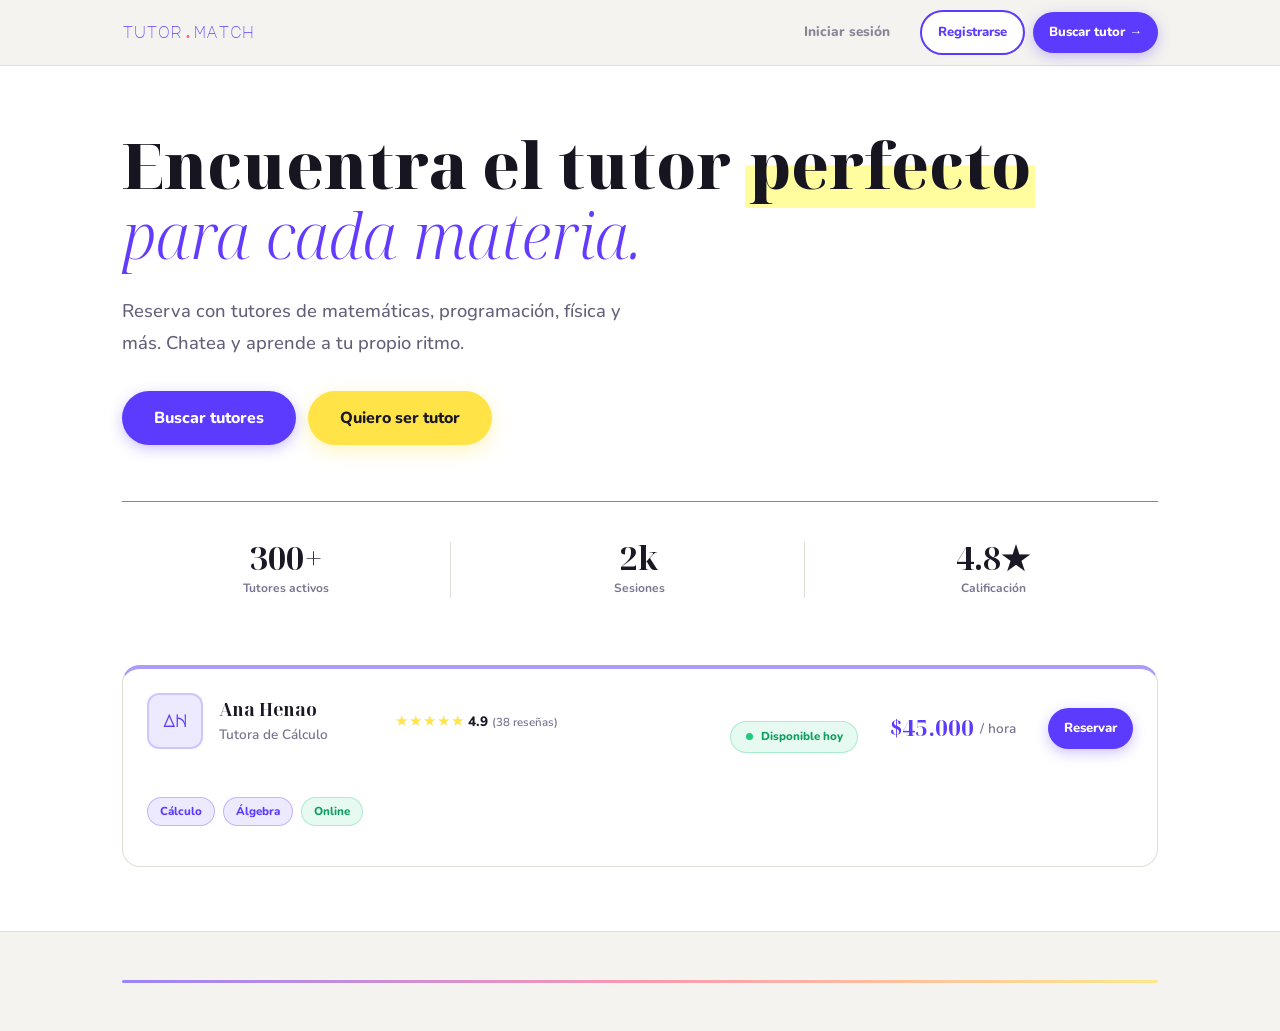
==== index.html @ fbdd2a09 "Realizamos las partes de Nav y hero de la clase index con su respectivo CSS" ====
<!DOCTYPE html>
<html lang="es">
<head>

  <meta charset="UTF-8" />
  <meta name="viewport" content="width=device-width, initial-scale=1.0" />

  <title>TutorMatch — Encuentra tu tutor ideal</title>

  <link rel="preconnect" href="https://fonts.googleapis.com" />
  <link rel="preconnect" href="https://fonts.gstatic.com" crossorigin />
  <link href="https://fonts.googleapis.com/css2?family=Major+Mono+Display&family=Noto+Serif+Display:ital,wght@0,100..900;1,100..900&family=Nunito:ital,wght@0,200..1000;1,200..1000&display=swap" rel="stylesheet" />
  <link rel="stylesheet" href="StyleSheet.css" />

  <style>
    .fila-precio-boton {
      display: flex;
      align-items: center;
      justify-content: space-between;
    }

    .encabezado-tarjeta {
      display: flex;
      align-items: center;
      gap: 1rem;
      margin-bottom: 1rem;
    }

    /* ---- Franja de Hero ---- */
    .seccion-hero {
      background-color: var(--color-blanco);
      border-bottom: 1.5px solid var(--color-borde);
      padding: 4rem 0;
      width: 100%;
    }

    .grilla-hero {
      display: block;
    }

    .titulo-hero {
      font-size: clamp(2.5rem, 5vw, 4.5rem);
    }

    .bloque-tarjeta-hero {
      margin-top: 2.5rem;
    }

    .bloque-tarjeta-hero .tarjeta {
      width: 100%;
    }

    .interior-tarjeta-franja {
      display: grid;
      grid-template-columns: auto 1fr auto auto;
      align-items: center;
      gap: 2rem;
    }

    @media (max-width: 768px) {
      .interior-tarjeta-franja {
        grid-template-columns: 1fr;
        gap: 1rem;
      }
    }
  </style>


</head>

<body>


  <!--Barra de navegacíon-->
  <nav class="barra-nav">
    <div class="contenedor">

      <a href="index.html" class="logo-nav">
        tutor<span class="punto-logo">.</span>match
      </a>

      <div class="botones-nav">
        <a href="pages/login.html" class="boton boton-transparente solo-escritorio">
          Iniciar sesión
        </a>
        <a href="pages/register.html" class="boton boton-borde boton-chico">
          Registrarse
        </a>
        <a href="pages/search.html" class="boton boton-morado boton-chico">
          Buscar tutor →
        </a>
      </div>

    </div>
  </nav>

  <!--Sección de hero-->
  <section class="seccion-hero">
    <div class="contenedor">

        <h1 class="titulo-hero">
          Encuentra el tutor
          <span class="texto-marcado"> perfecto </span>
          <br>
          <span class="texto-cursiva"> para cada materia.</span>
        </h1>

        <p class="subtitulo-hero">
          Reserva con tutores de matemáticas, programación, física y más.
          Chatea y aprende a tu propio ritmo.
        </p>

        <!--Botones-->
        <div class="fila-acciones">
          <a href="pages/search.html" class="boton boton-morado boton-grande">
            Buscar tutores
          </a>
          <a href="pages/register.html" class="boton boton-amarillo boton-grande">
            Quiero ser tutor
          </a>
        </div>

        <!--Estadísticas  -->
        <div class="fila-estadisticas">
          <div class="item-estadistica">
            <div class="numero-estadistica">300+</div>
            <div class="etiqueta-estadistica">Tutores activos</div>
          </div>
          <div class="item-estadistica">
            <div class="numero-estadistica">2k</div>
            <div class="etiqueta-estadistica">Sesiones</div>
          </div>
          <div class="item-estadistica">
            <div class="numero-estadistica">4.8★</div>
            <div class="etiqueta-estadistica">Calificación</div>
          </div>
        </div>

        <br>
       
        <div class="bloque-tarjeta-hero aparecer retraso-2">
          <div class="tarjeta tarjeta-con-franja">
            <div class="interior-tarjeta-franja">

            <!-- Encabezado del tutor -->
            <div class="encabezado-tarjeta" style="margin-bottom: 1rem;">
            <div class="iniciales-tutor iniciales-grandes">AH</div>
            <div>
                <div class="nombre-tutor">Ana Henao</div>
                <div class="materia-tutor">Tutora de Cálculo</div>
            </div>
            </div>

            <!-- Estrellas y rating -->
            <div class="fila-calificacion" style="margin-bottom: 1rem;">
            <span class="estrellas">
                <span class="estrella-llena">★</span>
                <span class="estrella-llena">★</span>
                <span class="estrella-llena">★</span>
                <span class="estrella-llena">★</span>
                <span class="estrella-llena">★</span>
            </span>
            <span class="numero-calificacion">4.9</span>
            <span class="cantidad-resenas">(38 reseñas)</span>
            </div>

             <!-- Disponible -->
            <div class="pastilla-disponible">
            <div class="punto-verde"></div>
            Disponible hoy
            </div>


            <!-- Precio y botón -->
            <div class="fila-precio-boton">
            <div class="precio-tarjeta">
                $45.000 <span class="unidad-precio">/ hora </span>
            </div>
            
            <a href="pages/booking-request.html" class="boton boton-morado boton-chico">
                Reservar
            </a>
            </div>

            <!-- Tags de materias -->
            <div class="grupo-etiquetas" style="margin-bottom: 1rem;">
            <span class="etiqueta etiqueta-morada">Cálculo </span>
            <span class="etiqueta etiqueta-morada">Álgebra</span>
            <span class="etiqueta etiqueta-verde">Online</span>
            </div>
        </div>
        <!-- Final bloque tarjeta -->

      </div>
      <!-- Final hero -->

    </div>

  </section>

   
  <div class="contenedor">
    <div class="linea-colores"></div>
  </div>

</body>

</html>
---- StyleSheet.css ----
:root {
  --color-morado:         #5c3bff;
  --color-morado-claro:   #ede9ff;
  --color-rosado:         #ff5c87;
  --color-rosado-claro:   #fff0f4;
  --color-amarillo:       #ffe347;
  --color-amarillo-claro: #fffbe6;
  --color-verde:          #1ecb7b;
  --color-verde-claro:    #e6faf2;

  --color-fondo:          #f5f3ef;
  --color-blanco:         #ffffff;
  --color-borde:          #e2ded6;
  --color-fondo-gris:     #f0eee9;

  --color-texto:          #1a1825;
  --color-texto-gris:     #7a7591;
  --color-texto-muy-gris: #b8b4cc;

  --fuente-display:   'Major Mono Display', monospace;
  --fuente-elegante:  'Noto Serif Display', serif;
  --fuente-normal:    'Nunito', sans-serif;

  --radio-sm:   8px;
  --radio-md:   12px;
  --radio-lg:   18px;
  --radio-xl:   28px;
  --radio-full: 9999px;
}

* {
  margin: 0;
  padding: 0;
  box-sizing: border-box;
}

html {
  scroll-behavior: smooth;
}

body {
  font-family: 'Nunito', sans-serif; 
  background-color: #f5f3ef;
  color: #1a1825;
  font-size: 1rem;
  line-height: 1.65;
}

a {
  text-decoration: none;
  color: inherit; 
}

ul {
  list-style: none;
}

img {
  max-width: 100%;
  display: block;
}

button {
  cursor: pointer;
  border: none;
  background: none;
}

input {
  font-size: 1rem;
}

textarea {
  font-size: 1rem;
}

select {
  font-size: 1rem;
}


/* el contenedor que centra todo */
.contenedor {
  max-width: 1100px;
  margin: 0 auto;
  padding: 0 2rem;
}


/* --  Barra de navegación  -- */
.barra-nav {
  position: sticky; 
  top: 0;
  height: 66px;
  background-color: #f5f3ef; 
  border-bottom: 1.5px solid #e2ded6;
  z-index: 100; 
  display: flex;
  align-items: center;
}

/* el contenedor adentro de la nav necesita flex tambien */
.barra-nav .contenedor {
  display: flex;
  align-items: center;
  justify-content: space-between; /* logo a la izquierda y botones a la derecha */
  width: 100%;
}

.logo-nav {
  font-family: 'Major Mono Display', monospace;
  font-size: 1rem;
  color: #5c3bff;
}

.logo-nav:hover {
  opacity: 0.7;
}

.punto-logo {
  color: #ff5c87;
}

.botones-nav {
  display: flex;
  align-items: center;
  gap: 0.5rem;
}


/* ----- Botones ----- */
.boton {
  display: inline-flex;
  align-items: center;
  justify-content: center;
  gap: 0.5rem;
  padding: 0.6rem 1.4rem;
  border-radius: 9999px;
  font-family: 'Nunito', sans-serif;
  font-size: 0.85rem;
  font-weight: 800;
  cursor: pointer;
  border: none;
  text-decoration: none;
  white-space: nowrap;
}

.boton:active {
  transform: scale(0.96);
}

.boton-morado {
  background-color: #5c3bff;
  color: white;
  box-shadow: 0 4px 14px rgba(92, 59, 255, 0.3);
}

.boton-morado:hover {
  transform: translateY(-2px);
  box-shadow: 0 8px 22px rgba(92, 59, 255, 0.4);
}

.boton-amarillo {
  background-color: #ffe347;
  color: #1a1825; 
  box-shadow: 0 6px 20px rgba(255, 227, 71, 0.35);
}

.boton-amarillo:hover {
  transform: translateY(-2px);
  box-shadow: 0 10px 28px rgba(255, 227, 71, 0.5);
}

.boton-borde {
  background-color: white;
  color: #5c3bff;
  border: 2px solid #5c3bff;
}

.boton-borde:hover {
  background-color: #ede9ff;
}

.boton-transparente {
  background-color: transparent;
  color: #888598;
}

.boton-transparente:hover {
  color: #1a1825;
  background-color: #f0eee9;
}

/* versiones de tamaño */
.boton-grande {
  padding: 0.85rem 2rem;
  font-size: 1rem;
}

.boton-chico {
  padding: 0.6rem 1rem;
  font-size: 0.82rem;
}

/* boton que no se puede clickear */
.boton:disabled {
  opacity: 0.45;
  cursor: not-allowed;
}


/* -- Parte del Hero-- */
.seccion-hero {
  padding: 4rem 0 3rem;
}

.grilla-hero { /* la grilla de 2 columnas del hero */
  display: grid;
  grid-template-columns: 1fr 1fr; 
  gap: 3rem;
  align-items: center;
}

/* el texto pequeño de arriba del titulo */
.etiqueta-hero {
  display: inline-block;
  background-color: #ede9ff;
  color: #5c3bff;
  border: 1.5px solid rgba(92, 59, 255, 0.2);
  padding: 0.4rem 1rem;
  border-radius: 9999px;
  font-size: 0.7rem;
  font-weight: 800;
  margin-bottom: 1.25rem;
}


.titulo-hero {
  font-family: 'Noto Serif Display', serif;
  font-size: 3.7rem; 
  font-weight: 800;
  line-height: 1.1;
  color: #171620;
  margin-bottom: 1.5rem;
}


.texto-marcado {
  background: linear-gradient(transparent 50%, #fffd9e 52%);
  padding: 0 4px;
}

.texto-cursiva {
  font-style: italic;
  font-weight: 300;
  color: #623bff;
}

.subtitulo-hero {
  font-size: 1.15rem;
  color: #646079;
  max-width: 500px;
  margin-bottom: 2rem;
  line-height: 1.75;
  font-weight: 500;
}

/* los dos botones juntos */
.fila-acciones {
  display: flex;
  gap: 0.75rem;
  align-items: center;
  margin-bottom: 2rem;
}

/* los 3 numeros de estadisticas */
.fila-estadisticas {
  display: grid;
  grid-template-columns: 1fr 1fr 1fr; 
  gap: 1.5rem;
  margin-top: 3.5rem;
  padding-top: 2.5rem;
  border-top: 1.5px solid #8a8783;
}

.item-estadistica {
  text-align: center;
}

/* la linea vertical entre los numeritos */ 
.item-estadistica:not(:last-child) {
  border-right: 1.5px solid #e2ded6;
}

.numero-estadistica {
  font-family: 'Noto Serif Display', serif;
  font-size: 2.0rem;
  font-weight: 700;
  color: #1a1825;
  line-height: 1;
  margin-bottom: 0.3rem;
}

.etiqueta-estadistica {
  font-size: 0.75rem;
  color: #7a7591;
  font-weight: 700;
}


/* -- Tarjeta de tutor -- */
.columna-tarjeta {
  display: flex;
  flex-direction: column;
  gap: 1rem;
}

/* la tarjeta blanca con borde */
.tarjeta {
  background-color: white;
  border: 1.5px solid #e2ded6;
  border-radius: 18px;
  padding: 1.5rem;
}

/* cuando paso el mouse la tarjeta sube un poco */
.tarjeta:hover {
  transform: translateY(-4px);
  box-shadow: 0 6px 24px rgba(92, 59, 255, 0.12);
}

/* la rayita morada de arriba de la tarjeta */
.tarjeta-con-franja {
  border-top: 4px solid #ab9cf7;
}

/* el cuadradito con las iniciales del tutor */
.iniciales-tutor {
  width: 48px;
  height: 48px;
  border-radius: 12px;
  background-color: #ede9ff;
  color: #5c3bff;
  border: 2px solid rgba(92, 59, 255, 0.2);
  display: flex;
  align-items: center;
  justify-content: center;
  font-family: 'Major Mono Display', monospace;
  font-size: 0.85rem;
  font-weight: 700;
}

/* version mas grande de las iniciales */
.iniciales-grandes {
  width: 56px;
  height: 56px;
  font-size: 1rem;
}

.nombre-tutor {
  font-family: 'Noto Serif Display', serif;
  font-size: 1.1rem;
  font-weight: 700;
  color: #1a1825;
}

.materia-tutor {
  font-size: 0.85rem;
  color: #7a7591;
  font-weight: 600;
}

/* el bloque de estrellas y precio */
.bloque-calificacion {
  display: flex;
  flex-direction: column;
  gap: 0.5rem;
}

.fila-inferior {
  display: flex;
  justify-content: space-between;
  align-items: center;
}

.fila-precio-boton{
  display:flex;
  align-items:center;
  gap:32px;
}

.precio-tarjeta{
  display:flex;
  align-items:center;
  gap:6px; 
}


.estrellas {
  display: inline-flex;
  gap: 1px;
  font-size: 0.95rem;
}

.estrella-llena {
  color: #ffe347; 
}

.estrella-vacia {
  color: #e2ded6; 
}

.numero-calificacion {
  font-weight: 800;
  font-size: 0.85rem;
}

.cantidad-resenas {
  font-size: 0.72rem;
  color: #7a7591;
  font-weight: 600;
}

/* el grupo de tags (Calculo I, Algebra, etc) */
.grupo-etiquetas {
  display: flex;
  gap: 0.5rem;
  margin-bottom: 1rem;
  flex-wrap: wrap; 
}

/* una etiqueta individual */
.etiqueta {
  display: inline-block;
  padding: 0.25rem 0.75rem;
  border-radius: 9999px;
  font-size: 0.72rem;
  font-weight: 800;
  border: 1.5px solid #e2ded6;
  color: #7a7591;
  background-color: #f0eee9;
}

/* cuando paso el mouse encima de una etiqueta */
.etiqueta:hover {
  background-color: #ede9ff;
  border-color: #5c3bff;
  color: #5c3bff;
}

.etiqueta-morada {
  background-color: #ede9ff;
  border-color: rgba(92, 59, 255, 0.3);
  color: #5c3bff;
}

.etiqueta-verde {
  background-color: #e6faf2;
  border-color: rgba(30, 203, 123, 0.3);
  color: #0e9e5e;
}

/* el precio grande */
.precio-tarjeta {
  font-family: 'Noto Serif Display', serif;
  font-size: 1.4rem;
  font-weight: 700;
  color: #5c3bff;
}

/* el "/hora" al lado del precio */
.unidad-precio {
  font-family: 'Nunito', sans-serif;
  font-size: 0.85rem;
  font-weight: 600;
  color: #7a7591;
}

/* la pastillita verde de "disponible hoy" */
.pastilla-disponible {
  display: inline-flex;
  align-items: center;
  gap: 0.5rem;
  background-color: #e6faf2;
  color: #0e9e5e;
  border: 1.5px solid rgba(30, 203, 123, 0.3);
  padding: 0.35rem 0.9rem;
  border-radius: 9999px;
  font-size: 0.72rem;
  font-weight: 800;
  margin-top: 1rem;
}

.punto-verde {
  width: 7px;
  height: 7px;
  border-radius: 50%; /* circulo perfecto */
  background-color: #1ecb7b;
  animation: parpadeo-verde 2s ease infinite; 
}

@keyframes parpadeo-verde {
  0%   { box-shadow: 0 0 0 0 rgba(30, 203, 123, 0); }
  50%  { box-shadow: 0 0 0 5px rgba(30, 203, 123, 0.25); }
  100% { box-shadow: 0 0 0 0 rgba(30, 203, 123, 0); }
}


/* la linea de colores que separa secciones */
.linea-colores {
  height: 3px;
  background: linear-gradient(90deg, #5c3bff, #ff5c87, #ffe347); /* de morado a rosado a amarillo */
  border-radius: 9999px;
  margin: 3rem 0;
  opacity: 0.6;
}
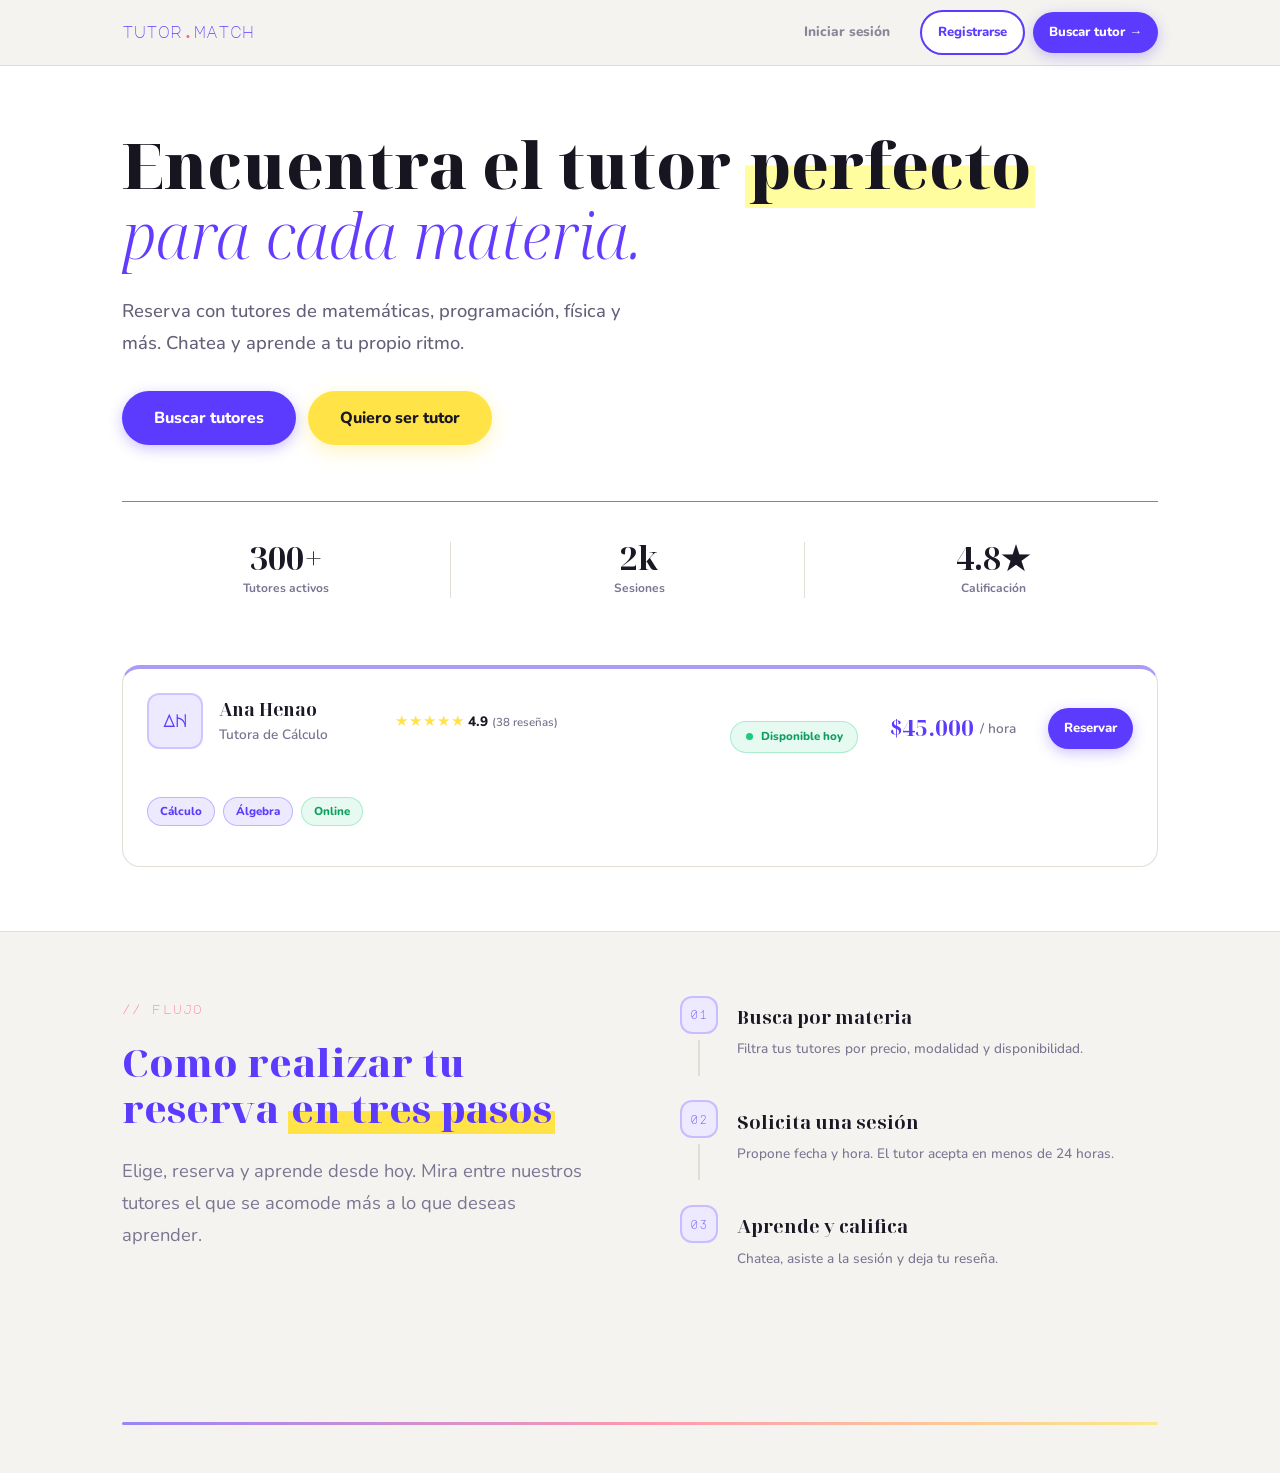
==== commit 5e0c812c: "Se realiza la sección de pasos para reserva y el css" ====
--- a/index.html
+++ b/index.html
@@ -198,6 +198,89 @@
 
   </section>
 
+  <!--Sección de pasos-->
+   <section class="seccion">
+    <div class="contenedor">
+ 
+      <div class="cuadricula-2" style="gap: 5rem; align-items: start;">
+ 
+        <div> <!-- Columna izquierda -->
+          <span class="etiqueta-seccion">// flujo</span>
+ 
+          <h2 class="titulo-seccion">
+            Como realizar tu reserva
+            <span class="texto-resaltado">en tres pasos</span>
+          </h2>
+ 
+          <p class="descripcion-seccion">
+            Elige, reserva y aprende desde hoy.
+            Mira entre nuestros tutores el que se acomode más a lo que deseas aprender.
+          </p>
+        </div>
+ 
+        <!-- Columna derecha-->
+        <div class="lista-pasos">
+ 
+          <!-- Paso 1 -->
+          <div class="fila-paso">
+
+            <div class="lado-numero">
+              <div class="numero-paso">01</div>
+              <div class="linea-paso"></div>
+            </div>
+
+            <div class="contenido-paso">
+              <div class="titulo-paso">Busca por materia</div>
+              <p class="descripcion-paso">
+                Filtra tus tutores por precio, modalidad y disponibilidad.
+              </p>
+            </div>
+
+          </div>
+ 
+          <!-- Paso 2 -->
+          <div class="fila-paso">
+
+            <div class="lado-numero">
+              <div class="numero-paso">02</div>
+              <div class="linea-paso"></div>
+            </div>
+
+            <div class="contenido-paso">
+              <div class="titulo-paso">Solicita una sesión</div>
+              <p class="descripcion-paso">
+                Propone fecha y hora. El tutor acepta en menos de 24 horas.
+              </p>
+            </div>
+
+          </div>
+ 
+          <!-- Paso 3 -->
+          <div class="fila-paso">
+
+            <div class="lado-numero">
+              <div class="numero-paso">03</div>
+              <div class="linea-paso"></div>
+            </div>
+
+            <div class="contenido-paso">
+              <div class="titulo-paso">Aprende y califica</div>
+              <p class="descripcion-paso">
+                Chatea, asiste a la sesión y deja tu reseña.
+              </p>
+            </div>
+
+          </div>
+ 
+        </div>
+        <!-- Fin lista pasos -->
+ 
+      </div>
+      <!-- Fin cuadricula -->
+ 
+    </div>
+
+  </section>
    
   <div class="contenedor">
     <div class="linea-colores"></div>
--- a/StyleSheet.css
+++ b/StyleSheet.css
@@ -513,4 +513,151 @@
   border-radius: 9999px;
   margin: 3rem 0;
   opacity: 0.6;
+}
+
+.cuadricula-2 {
+  display: grid;
+  grid-template-columns: 1fr 1fr;
+  gap: 1.5rem;
+}
+ 
+/* //flujo */
+.etiqueta-seccion {
+  display: inline-block;
+  font-family: var(--fuente-display);
+  font-size: 0.72rem;
+  color: var(--rosado);
+  letter-spacing: 0.1em;
+  margin-bottom: 0.75rem;
+}
+ 
+.titulo-seccion {
+  font-family: var(--fuente-normal);  
+  font-size: clamp(1.8rem, 3vw, 2.4rem);
+  font-weight: 800;
+  line-height: 1.2;
+  color: var(--morado);             
+  margin-top: 0.5rem;                 
+  margin-bottom: 1.5rem;              
+}
+ 
+.descripcion-seccion {
+  color: var(--texto-gris);
+  font-size: 1.15rem;
+  line-height: 1.75;
+  max-width: 560px;
+}
+ 
+/* Subrayado amarillo (igual que en el hero) */
+.texto-resaltado {
+  background: linear-gradient(transparent 55%, var(--amarillo) 55%);
+  padding: 0 3px;
+}
+
+/* Secciones */
+.seccion       { padding: 4rem 0; }
+.seccion-chica { padding: 2rem 0; }
+ 
+.cuadricula-2 {
+  display: grid;
+  grid-template-columns: 1fr 1fr;
+  gap: 1.5rem;
+}
+ 
+.etiqueta-seccion {
+  display: inline-block;
+  font-family: var(--fuente-display);
+  font-size: 0.72rem;
+  color: var(--color-rosado);      
+  letter-spacing: 0.1em;
+  margin-bottom: 0.75rem;
+}
+ 
+.titulo-seccion {
+  font-family: var(--fuente-elegante);
+  font-size: clamp(1.8rem, 3vw, 2.4rem);
+  font-weight: 800;
+  line-height: 1.2;
+  color: var(--color-morado);     
+  margin-top: 0.5rem;
+  margin-bottom: 1.5rem;
+}
+ 
+.descripcion-seccion {
+  color: var(--color-texto-gris);  
+  font-size: 1.15rem;
+  line-height: 1.75;
+  max-width: 560px;
+}
+ 
+.texto-resaltado {
+  background: linear-gradient(transparent 55%, var(--color-amarillo) 55%);
+  padding: 0 3px;
+}
+ 
+ 
+/* --- Lista de pasos ---  */
+.lista-pasos {
+  display: flex;
+  flex-direction: column;
+}
+ 
+.fila-paso {
+  display: flex;
+  gap: 1.2rem;
+  align-items: flex-start;
+}
+ 
+.lado-numero {
+  display: flex;
+  flex-direction: column;
+  align-items: center;
+}
+ 
+.numero-paso {
+  width: 38px;
+  height: 38px;
+  border-radius: 12px;
+  background-color: var(--color-morado-claro); 
+  color: var(--color-morado);                 
+  border: 2px solid rgba(92, 59, 255, 0.25);
+  display: flex;
+  align-items: center;
+  justify-content: center;
+  font-family: var(--fuente-display);
+  font-size: 0.72rem;
+  flex-shrink: 0;
+}
+ 
+.linea-paso {
+  width: 2px;
+  flex: 1;
+  min-height: 36px;
+  background-color: var(--color-borde);  
+  margin: 6px 0;
+}
+ 
+
+.fila-paso:last-child .linea-paso {
+  display: none;
+}
+ 
+.contenido-paso {
+  padding-top: 0.4rem;
+  padding-bottom: 2.5rem;
+}
+ 
+.titulo-paso {
+  font-family: var(--fuente-elegante);
+  font-size: 1.15rem;
+  font-weight: 700;
+  margin-bottom: 0.3rem;
+  color: var(--color-texto);     
+}          
+ 
+.descripcion-paso{
+  font-size: 0.85rem;
+  color: var(--color-texto-gris);       
+  line-height: 1.7;
+  font-weight: 500;
 }
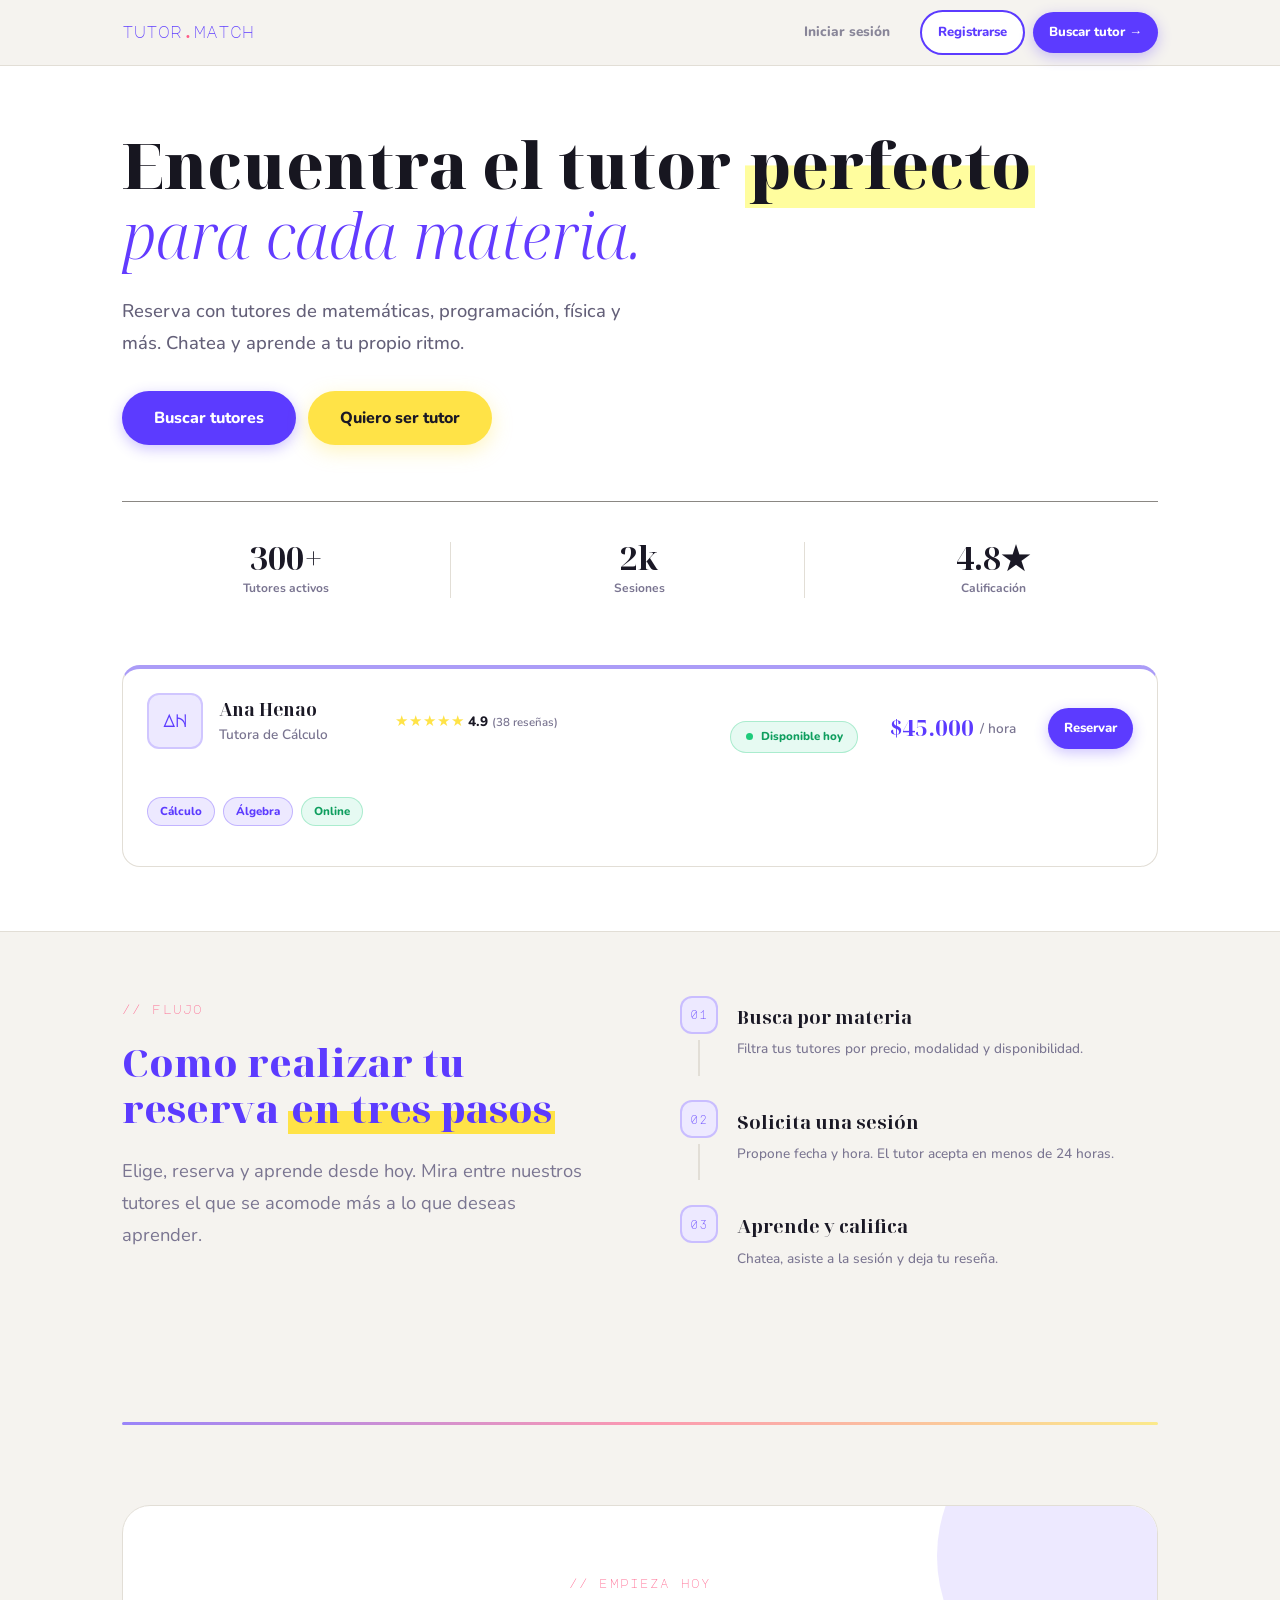
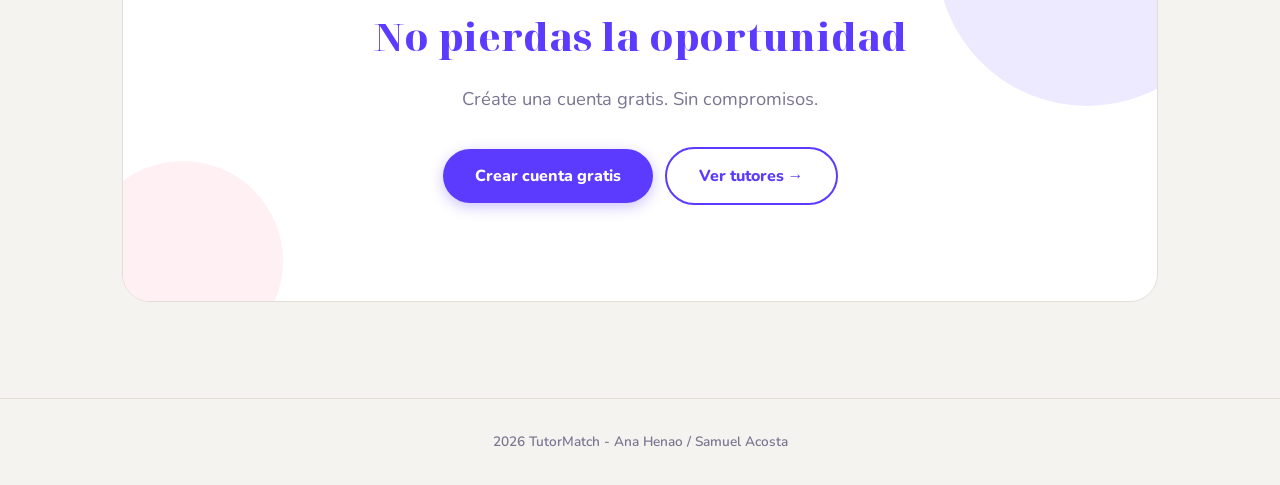
==== commit c9a45c7f: "Caja de inivtación y footer del index, además se hacen arreglos en CSS y crea la clase de registrars" ====
--- a/index.html
+++ b/index.html
@@ -286,6 +286,57 @@
     <div class="linea-colores"></div>
   </div>
 
+  <!-- Caja de invitacion -->
+  <section class="seccion-pequena">
+    <div class="contenedor">
+
+      <div class="caja-registrate">
+
+        <span class="etiqueta-seccion">// empieza hoy</span>
+
+        <h2 class="titulo-seccion" style="margin-top: 0.5rem;">
+          No pierdas la oportunidad
+        </h2>
+
+        <p class="descripcion-seccion" style="margin: 0 auto 2rem; text-align: center;">
+          Créate una cuenta gratis.  Sin compromisos.
+        </p>
+
+        <!-- Botones-->
+        <div class="fila-acciones" style="justify-content: center;">
+          <a href="pages/register.html" class="boton boton-morado boton-grande">
+            Crear cuenta gratis
+          </a>
+          <a href="pages/search.html" class="boton boton-borde boton-grande">
+            Ver tutores →
+          </a>
+        </div>
+
+      </div>
+      <!-- Fin caja de invitación -->
+
+    </div>
+  </section>
+
+
+  <!-- Pie de página -->
+  <footer id="pie-pagina">
+    <p> 2026 TutorMatch - Ana Henao / Samuel Acosta </p>
+  </footer>
+
+
+  <!--JavaScript-->
+  <script src="js/auth.js"></script>
+  <script src="js/auth.js"></script>
+  <script src="js/mockData.js"></script>
+  <script src="js/storage.js"></script>
+  <script src="js/ui.js"></script>
+  <script src="js/validators.js"></script>
+
+  <script>
+    console.log("TutorMatch cargado ✅");
+  </script>
+
 </body>
 
 </html>
--- a/StyleSheet.css
+++ b/StyleSheet.css
@@ -556,7 +556,7 @@
 
 /* Secciones */
 .seccion       { padding: 4rem 0; }
-.seccion-chica { padding: 2rem 0; }
+.seccion-pequena { padding: 2rem 0; }
  
 .cuadricula-2 {
   display: grid;
@@ -660,4 +660,206 @@
   color: var(--color-texto-gris);       
   line-height: 1.7;
   font-weight: 500;
+}
+
+/* Caja de registro */
+.caja-registrate {
+  background-color: var(--color-blanco);
+  border: 1.5px solid var(--color-borde);
+  border-radius: 28px;
+  padding: 4rem 2rem;
+  text-align: center;
+  position: relative;
+  overflow: hidden;
+}
+
+/*Circulos de decoración*/
+.caja-registrate::before {
+  content: '';           
+  position: absolute;
+  width: 300px;
+  height: 300px;
+  background-color: var(--color-morado-claro);
+  border-radius: 50%; 
+  top: -100px;
+  right: -80px;
+  pointer-events: none;   
+}
+
+.caja-registrate::after {
+  content: '';
+  position: absolute;
+  width: 200px;
+  height: 200px;
+  background-color: var(--color-rosado-claro);
+  border-radius: 50%;
+  bottom: -60px;
+  left: -40px;
+  pointer-events: none;
+}
+
+.caja-registrate > * {
+  position: relative;
+  z-index: 1;
+}
+
+/* pie de pagina */
+#pie-pagina {
+  padding: 2rem;
+  text-align: center;
+  border-top: 1.5px solid var(--color-borde);
+  margin-top: 4rem;
+  color: var(--color-texto-gris);
+  font-size: 0.85rem;
+  font-weight: 600;
+}
+
+
+/* Animaciones */
+.aparecer {
+  animation: subir 0.5s ease both;
+}
+
+@keyframes subir {
+  from { opacity: 0; transform: translateY(20px); }
+  to   { opacity: 1; transform: translateY(0); }
+}
+
+.retraso-2 { animation-delay: 0.16s; }
+
+
+/* Responsive*/
+
+@media (max-width: 768px) {
+
+  /*pasamos dos columnas a una */
+  .cuadricula-hero,
+  .cuadricula-2 {
+    grid-template-columns: 1fr;
+  }
+
+  .columna-tarjeta {
+    display: none;
+  }
+
+  .titulo-hero {
+    font-size: clamp(1.9rem, 8vw, 2.4rem);
+  }
+
+  .ocultar-movil {
+    display: none;
+  }
+
+}
+
+/* formularios de login y request */
+
+.campo-formulario {
+  display: flex;
+  flex-direction: column; 
+  gap: 0.4rem;           
+  margin-bottom: 1.25rem;
+}
+
+.campo-formulario label {
+  font-size: 0.85rem;
+  font-weight: 700;
+  color: var(--color-texto);
+}
+
+.campo-formulario input {
+  width: 100%;
+  padding: 0.7rem 1rem;
+  border: 1.5px solid var(--color-borde);
+  border-radius: 10px;
+  background-color: var(--color-fondo);
+  color: var(--color-texto);
+  font-family: 'Nunito', sans-serif;
+  font-size: 0.95rem;
+  transition: border-color 0.15s ease, box-shadow 0.15s ease;
+}
+
+/* Cuando el usuario hace click en el input */
+.campo-formulario input:focus {
+  outline: none;                            
+  border-color: var(--color-morado);
+  box-shadow: 0 0 0 3px var(--color-morado-claro);
+}
+
+/* Texto de error debajo del input*/
+.error-text {
+  font-size: 0.78rem;
+  font-weight: 700;
+  color: var(--color-rosado);
+  min-height: 1rem; 
+}
+
+.success-text {
+  font-size: 0.85rem;
+  font-weight: 700;
+  color: var(--color-verde);
+  margin-bottom: 0.75rem;
+  min-height: 1rem;
+}
+
+.campo-formulario + .boton,
+form > .boton {
+  width: 100%;
+  margin-top: 0.5rem;
+}
+
+/* Tarjeta de reserva */
+
+.tarjeta-reserva {
+  margin-bottom: 1rem;
+}
+
+.tarjeta-reserva h3 {
+  font-family: 'Noto Serif Display', serif;
+  font-size: 1.1rem;
+  font-weight: 700;
+  color: var(--color-texto);
+  margin-bottom: 0.75rem;
+}
+
+.tarjeta-reserva p {
+  font-size: 0.9rem;
+  color: var(--color-texto-gris);
+  margin-bottom: 0.4rem;
+}
+
+.tarjeta-reserva p strong {
+  color: var(--color-texto);
+  font-weight: 700;
+}
+
+.estado-reserva {
+  display: inline-block;
+  padding: 0.2rem 0.75rem;
+  border-radius: 9999px;
+  font-size: 0.72rem;
+  font-weight: 800;
+}
+
+.estado-pending {
+  background-color: var(--color-amarillo-claro);
+  color: #a07800;
+  border: 1.5px solid rgba(255, 227, 71, 0.5);
+}
+
+.estado-cancelled {
+  background-color: var(--color-rosado-claro);
+  color: var(--color-rosado);
+  border: 1.5px solid rgba(255, 92, 135, 0.3);
+}
+
+.boton-cancelar {
+  margin-top: 1rem;
+  color: var(--color-rosado);
+  border-color: var(--color-rosado);
+}
+
+.boton-cancelar:hover {
+  background-color: var(--color-rosado-claro);
+  border-color: var(--color-rosado);
 }
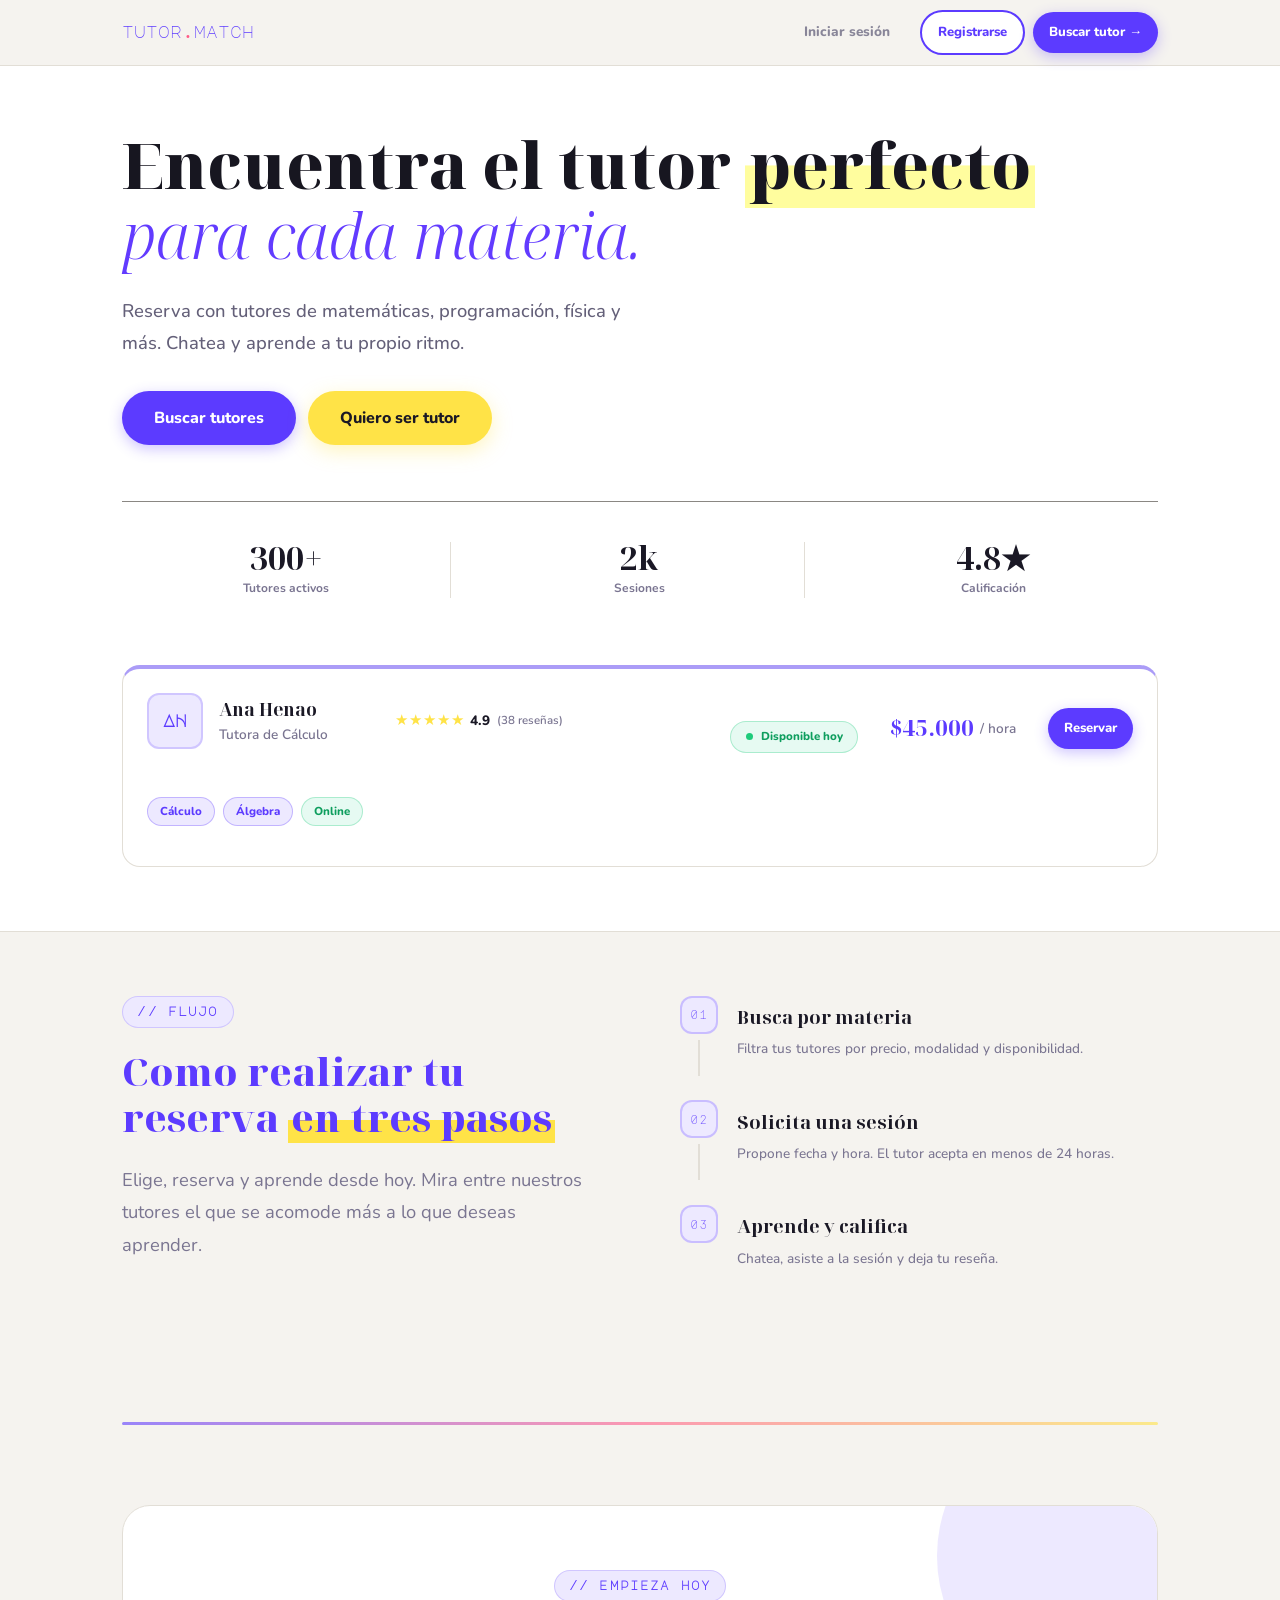
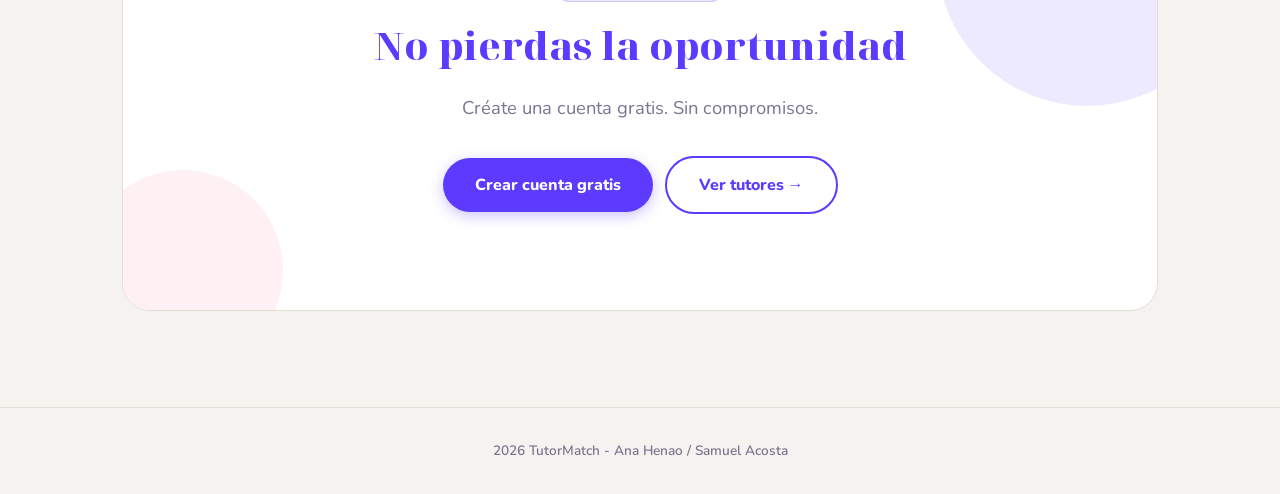
==== commit fb4b064f: "Versión lista para pruebas" ====
--- a/index.html
+++ b/index.html
@@ -79,19 +79,17 @@
         tutor<span class="punto-logo">.</span>match
       </a>
 
-      <div class="botones-nav">
-        <a href="pages/login.html" class="boton boton-transparente solo-escritorio">
-          Iniciar sesión
-        </a>
-        <a href="pages/register.html" class="boton boton-borde boton-chico">
-          Registrarse
-        </a>
-        <a href="pages/search.html" class="boton boton-morado boton-chico">
-          Buscar tutor →
-        </a>
-      </div>
-
-    </div>
+     <div class="botones-nav" id="navButtons">
+  <a href="pages/login.html" id="loginLink" class="boton boton-transparente solo-escritorio">
+    Iniciar sesión
+  </a>
+  <a href="pages/registrarse.html" id="registerLink" class="boton boton-borde boton-chico">
+    Registrarse
+  </a>
+  <a href="pages/search.html" id="searchLink" class="boton boton-morado boton-chico">
+    Buscar tutor →
+  </a>
+</div>
   </nav>
 
   <!--Sección de hero-->
@@ -115,7 +113,7 @@
           <a href="pages/search.html" class="boton boton-morado boton-grande">
             Buscar tutores
           </a>
-          <a href="pages/register.html" class="boton boton-amarillo boton-grande">
+          <a href="pages/registrarse.html" class="boton boton-amarillo boton-grande">
             Quiero ser tutor
           </a>
         </div>
@@ -337,6 +335,47 @@
     console.log("TutorMatch cargado ✅");
   </script>
 
+  <script type="module">
+  import { getSession, logout } from "./js/auth.js";
+
+  const session = getSession();
+  const navButtons = document.getElementById("navButtons");
+  const loginLink = document.getElementById("loginLink");
+  const registerLink = document.getElementById("registerLink");
+  const searchLink = document.getElementById("searchLink");
+
+  if (session) {
+    if (loginLink) loginLink.style.display = "none";
+    if (registerLink) registerLink.style.display = "none";
+
+    const userInfo = document.createElement("span");
+    userInfo.className = "boton boton-transparente";
+    userInfo.textContent = `Hola, ${session.name} (${session.role})`;
+
+    const logoutButton = document.createElement("button");
+    logoutButton.className = "boton boton-borde boton-chico";
+    logoutButton.textContent = "Cerrar sesión";
+
+    logoutButton.addEventListener("click", () => {
+      logout();
+      window.location.reload();
+    });
+
+    navButtons.prepend(userInfo);
+    navButtons.appendChild(logoutButton);
+
+    if (session.role === "tutor" && searchLink) {
+      searchLink.textContent = "Mi perfil tutor";
+      searchLink.href = "pages/tutor.html?id=t1";
+    }
+
+    if (session.role === "estudiante" && searchLink) {
+      searchLink.textContent = "Buscar tutor →";
+      searchLink.href = "pages/search.html";
+    }
+  }
+</script>
+
 </body>
 
 </html>
--- a/StyleSheet.css
+++ b/StyleSheet.css
@@ -429,7 +429,6 @@
   flex-wrap: wrap; 
 }
 
-/* una etiqueta individual */
 .etiqueta {
   display: inline-block;
   padding: 0.25rem 0.75rem;
@@ -441,7 +440,6 @@
   background-color: #f0eee9;
 }
 
-/* cuando paso el mouse encima de una etiqueta */
 .etiqueta:hover {
   background-color: #ede9ff;
   border-color: #5c3bff;
@@ -460,7 +458,6 @@
   color: #0e9e5e;
 }
 
-/* el precio grande */
 .precio-tarjeta {
   font-family: 'Noto Serif Display', serif;
   font-size: 1.4rem;
@@ -468,7 +465,6 @@
   color: #5c3bff;
 }
 
-/* el "/hora" al lado del precio */
 .unidad-precio {
   font-family: 'Nunito', sans-serif;
   font-size: 0.85rem;
@@ -476,7 +472,6 @@
   color: #7a7591;
 }
 
-/* la pastillita verde de "disponible hoy" */
 .pastilla-disponible {
   display: inline-flex;
   align-items: center;
@@ -494,7 +489,7 @@
 .punto-verde {
   width: 7px;
   height: 7px;
-  border-radius: 50%; /* circulo perfecto */
+  border-radius: 50%;
   background-color: #1ecb7b;
   animation: parpadeo-verde 2s ease infinite; 
 }
@@ -505,8 +500,6 @@
   100% { box-shadow: 0 0 0 0 rgba(30, 203, 123, 0); }
 }
 
-
-/* la linea de colores que separa secciones */
 .linea-colores {
   height: 3px;
   background: linear-gradient(90deg, #5c3bff, #ff5c87, #ffe347); /* de morado a rosado a amarillo */
@@ -526,7 +519,7 @@
   display: inline-block;
   font-family: var(--fuente-display);
   font-size: 0.72rem;
-  color: var(--rosado);
+  color: var(--color-rosado);
   letter-spacing: 0.1em;
   margin-bottom: 0.75rem;
 }
@@ -752,8 +745,8 @@
 
 }
 
+
 /* formularios de login y request */
-
 .campo-formulario {
   display: flex;
   flex-direction: column; 
@@ -767,6 +760,218 @@
   color: var(--color-texto);
 }
 
+.campo-formulario input {
+  width: 100%;
+  padding: 0.7rem 1rem;
+  border: 1.5px solid var(--color-borde);
+  border-radius: 10px;
+  background-color: var(--color-fondo);
+  color: var(--color-texto);
+  font-family: var(--fuente-elegante);
+  font-size: 0.95rem;
+  transition: border-color 0.15s ease, box-shadow 0.15s ease;
+}
+
+/* Cuando el usuario hace click en el input */
+.campo-formulario input:focus {
+  outline: none;                            
+  border-color: var(--color-morado);
+  box-shadow: 0 0 0 3px var(--color-morado-claro);
+}
+
+/* Texto de error debajo del input*/
+.error-text {
+  font-size: 0.78rem;
+  font-weight: 700;
+  color: var(--color-rosado);
+  min-height: 1rem; 
+}
+
+.success-text {
+  font-size: 0.85rem;
+  font-weight: 700;
+  color: var(--color-verde);
+  margin-bottom: 0.75rem;
+  min-height: 1rem;
+}
+
+.campo-formulario + .boton,
+form > .boton {
+  width: 100%;
+  margin-top: 0.5rem;
+}
+
+/* Tarjeta de reserva */
+
+.tarjeta-reserva {
+  margin-bottom: 1rem;
+}
+
+.tarjeta-reserva h3 {
+  font-family: 'Noto Serif Display', serif;
+  font-size: 1.1rem;
+  font-weight: 700;
+  color: var(--color-texto);
+  margin-bottom: 0.75rem;
+}
+
+.tarjeta-reserva p {
+  font-size: 0.9rem;
+  color: var(--color-texto-gris);
+  margin-bottom: 0.4rem;
+}
+
+.tarjeta-reserva p strong {
+  color: var(--color-texto);
+  font-weight: 700;
+}
+
+.estado-reserva {
+  display: inline-block;
+  padding: 0.2rem 0.75rem;
+  border-radius: 9999px;
+  font-size: 0.72rem;
+  font-weight: 800;
+}
+
+.estado-pending {
+  background-color: var(--color-amarillo-claro);
+  color: #a07800;
+  border: 1.5px solid rgba(255, 227, 71, 0.5);
+}
+
+.estado-cancelled {
+  background-color: var(--color-rosado-claro);
+  color: var(--color-rosado);
+  border: 1.5px solid rgba(255, 92, 135, 0.3);
+}
+
+.boton-cancelar {
+  margin-top: 1rem;
+  color: var(--color-rosado);
+  border-color: var(--color-rosado);
+}
+
+.boton-cancelar:hover {
+  background-color: var(--color-rosado-claro);
+  border-color: var(--color-rosado);
+}
+
+
+/* Página Registro */
+.pagina-registro {
+  min-height: calc(100vh - 66px); 
+  display: flex;
+  align-items: center;           
+  padding: 3rem 0;
+}
+
+.tarjeta-formulario {
+  max-width: 520px;
+  margin: 0 auto; 
+  width: 100%;
+}
+
+.tarjeta-formulario:hover {
+  transform: none;
+  box-shadow: none;
+}
+
+.encabezado-formulario {
+  margin-bottom: 2rem;
+  text-align: center;
+}
+
+/* Crear cuenta */
+.titulo-formulario {
+  font-family: 'Nunito', sans-serif;
+  font-size: 1.8rem;
+  font-weight: 800;
+  color: var(--color-morado);
+  margin-bottom: 0.4rem;
+}
+
+.subtitulo-formulario {
+  font-size: 0.9rem;
+  color: var(--color-texto-gris);
+  font-weight: 600;
+}
+
+/* Contenedor de las dos opciones en fila */
+.selector-rol {
+  display: grid;
+  grid-template-columns: 1fr 1fr; 
+  gap: 0.75rem;
+  margin-bottom: 1.75rem;
+}
+
+/* la caja clickeable */
+.opcion-rol {
+  display: flex;
+  align-items: center;
+  gap: 0.75rem;
+  padding: 1rem;
+  border-radius: 14px;
+  border: 2px solid var(--color-borde);
+  background-color: var(--color-fondo-gris);
+  cursor: pointer;
+  transition: border-color 0.15s ease, background-color 0.15s ease;
+}
+
+.opcion-rol:hover {
+  border-color: var(--color-morado);
+  background-color: var(--color-morado-claro);
+}
+
+/* Cuando esta opción está seleccionada el JS agrega esta clase */
+.opcion-activa {
+  border-color: var(--color-morado);
+  background-color: var(--color-morado-claro);
+}
+
+.icono-rol {
+  font-size: 1.5rem;
+  line-height: 1;
+  flex-shrink: 0; /* no se encoge si falta espacio */
+}
+
+.texto-rol {
+  display: flex;
+  flex-direction: column;
+  gap: 0.1rem;
+}
+
+.nombre-rol {
+  font-size: 0.9rem;
+  font-weight: 800;
+  color: var(--color-texto);
+}
+
+.descripcion-rol {
+  font-size: 0.72rem;
+  color: var(--color-texto-gris);
+  font-weight: 600;
+}
+
+
+/* Campos del formulario */
+
+/* agrupamos label + input + mensaje de error */
+.campo-formulario {
+  display: flex;
+  flex-direction: column; 
+  gap: 0.4rem;
+  margin-bottom: 1.25rem;
+}
+
+/* El texto que dice "Nombre completo", "Correo", etc. */
+.campo-formulario label {
+  font-size: 0.85rem;
+  font-weight: 700;
+  color: var(--color-texto);
+}
+
+/* El campo de texto donde el usuario escribe */
 .campo-formulario input {
   width: 100%;
   padding: 0.7rem 1rem;
@@ -779,87 +984,771 @@
   transition: border-color 0.15s ease, box-shadow 0.15s ease;
 }
 
-/* Cuando el usuario hace click en el input */
 .campo-formulario input:focus {
   outline: none;                            
   border-color: var(--color-morado);
   box-shadow: 0 0 0 3px var(--color-morado-claro);
 }
 
-/* Texto de error debajo del input*/
 .error-text {
   font-size: 0.78rem;
   font-weight: 700;
   color: var(--color-rosado);
-  min-height: 1rem; 
-}
-
-.success-text {
+  min-height: 1rem;
+}
+
+
+/* Boton de envio */
+.boton-ancho {
+  width: 100%;
+  margin-top: 0.5rem;
+}
+
+
+.texto-pie-formulario {
+  text-align: center;
+  margin-top: 1.5rem;
+  font-size: 0.85rem;
+  color: var(--color-texto-gris);
+  font-weight: 600;
+}
+
+/* El link dentro del texto del pie */
+.link-formulario {
+  color: var(--color-morado);
+  font-weight: 800;
+  text-decoration: underline;
+}
+
+.link-formulario:hover {
+  opacity: 0.7;
+}
+
+
+/* Responsive */
+@media (max-width: 500px) {
+  .selector-rol {
+    grid-template-columns: 1fr;
+  }
+  .tarjeta-formulario {
+    margin: 0 1rem;
+  }
+
+}
+
+/* ── Encabezado de búsqueda ── */
+.seccion-busqueda {
+  background-color: var(--color-blanco);
+  border-bottom: 1.5px solid var(--color-borde);
+  padding: 2.5rem 0 2rem;
+}
+
+.titulo-busqueda {
+  font-family: 'Noto Serif Display', serif;
+  font-size: clamp(1.6rem, 3vw, 2.2rem);
+  font-weight: 800;
+  color: var(--color-texto);
+  margin-bottom: 1.5rem;
+}
+
+/* ── Barra de búsqueda + filtros ── */
+.fila-filtros {
+  display: flex;
+  gap: 0.75rem;
+  flex-wrap: wrap;
+  align-items: center;
+}
+
+.input-busqueda {
+  flex: 1;
+  min-width: 200px;
+  padding: 0.7rem 1.1rem;
+  border: 1.5px solid var(--color-borde);
+  border-radius: 9999px;
+  background-color: var(--color-fondo);
+  color: var(--color-texto);
+  font-family: 'Nunito', sans-serif;
+  font-size: 0.92rem;
+  transition: border-color 0.15s ease, box-shadow 0.15s ease;
+}
+
+.input-busqueda:focus {
+  outline: none;
+  border-color: var(--color-morado);
+  box-shadow: 0 0 0 3px var(--color-morado-claro);
+}
+
+.select-filtro {
+  padding: 0.7rem 1.1rem;
+  border: 1.5px solid var(--color-borde);
+  border-radius: 9999px;
+  background-color: var(--color-fondo);
+  color: var(--color-texto);
+  font-family: 'Nunito', sans-serif;
   font-size: 0.85rem;
   font-weight: 700;
-  color: var(--color-verde);
-  margin-bottom: 0.75rem;
-  min-height: 1rem;
-}
-
-.campo-formulario + .boton,
-form > .boton {
+  cursor: pointer;
+  appearance: none;
+  -webkit-appearance: none;
+  padding-right: 2.2rem;
+  background-image: url("data:image/svg+xml,%3Csvg xmlns='http://www.w3.org/2000/svg' width='12' height='8' viewBox='0 0 12 8'%3E%3Cpath d='M1 1l5 5 5-5' stroke='%237a7591' stroke-width='1.8' fill='none' stroke-linecap='round'/%3E%3C/svg%3E");
+  background-repeat: no-repeat;
+  background-position: right 0.9rem center;
+  transition: border-color 0.15s ease, box-shadow 0.15s ease;
+}
+
+.select-filtro:focus {
+  outline: none;
+  border-color: var(--color-morado);
+  box-shadow: 0 0 0 3px var(--color-morado-claro);
+}
+
+/* ── Tags de materias ── */
+.fila-materias {
+  display: flex;
+  gap: 0.5rem;
+  flex-wrap: wrap;
+  margin-top: 1rem;
+}
+
+.etiqueta-materia {
+  display: inline-block;
+  padding: 0.35rem 1rem;
+  border-radius: 9999px;
+  font-size: 0.75rem;
+  font-weight: 800;
+  border: 1.5px solid var(--color-borde);
+  background-color: var(--color-fondo-gris);
+  color: var(--color-texto-gris);
+  cursor: pointer;
+  transition: all 0.15s ease;
+}
+
+.etiqueta-materia:hover {
+  border-color: var(--color-morado);
+  color: var(--color-morado);
+  background-color: var(--color-morado-claro);
+}
+
+.etiqueta-materia.activa {
+  border-color: var(--color-morado);
+  background-color: var(--color-morado-claro);
+  color: var(--color-morado);
+}
+
+/* ── Layout principal ── */
+.layout-busqueda {
+  display: grid;
+  grid-template-columns: 260px 1fr;
+  gap: 2rem;
+  padding: 2.5rem 0 4rem;
+  align-items: start;
+}
+
+/* ── Panel lateral de filtros ── */
+.panel-filtros {
+  position: sticky;
+  top: 86px;
+}
+
+.tarjeta-filtros {
+  background-color: var(--color-blanco);
+  border: 1.5px solid var(--color-borde);
+  border-radius: 18px;
+  padding: 1.5rem;
+}
+
+.tarjeta-filtros:hover {
+  transform: none;
+  box-shadow: none;
+}
+
+.titulo-filtros {
+  font-family: 'Nunito', sans-serif;
+  font-size: 0.85rem;
+  font-weight: 800;
+  color: var(--color-texto);
+  margin-bottom: 1.25rem;
+  letter-spacing: 0.05em;
+  text-transform: uppercase;
+}
+
+.grupo-filtro {
+  margin-bottom: 1.5rem;
+}
+
+.label-filtro {
+  font-size: 0.78rem;
+  font-weight: 800;
+  color: var(--color-texto-gris);
+  margin-bottom: 0.5rem;
+  display: block;
+  text-transform: uppercase;
+  letter-spacing: 0.05em;
+}
+
+.select-filtro-lateral {
   width: 100%;
+  padding: 0.65rem 1rem;
+  border: 1.5px solid var(--color-borde);
+  border-radius: 10px;
+  background-color: var(--color-fondo);
+  color: var(--color-texto);
+  font-family: 'Nunito', sans-serif;
+  font-size: 0.88rem;
+  font-weight: 600;
+  cursor: pointer;
+  appearance: none;
+  -webkit-appearance: none;
+  padding-right: 2.2rem;
+  background-image: url("data:image/svg+xml,%3Csvg xmlns='http://www.w3.org/2000/svg' width='12' height='8' viewBox='0 0 12 8'%3E%3Cpath d='M1 1l5 5 5-5' stroke='%237a7591' stroke-width='1.8' fill='none' stroke-linecap='round'/%3E%3C/svg%3E");
+  background-repeat: no-repeat;
+  background-position: right 0.9rem center;
+  transition: border-color 0.15s ease;
+}
+
+.select-filtro-lateral:focus {
+  outline: none;
+  border-color: var(--color-morado);
+  box-shadow: 0 0 0 3px var(--color-morado-claro);
+}
+
+.boton-limpiar {
+  width: 100%;
+  padding: 0.6rem;
+  background: none;
+  border: 1.5px solid var(--color-borde);
+  border-radius: 9999px;
+  font-family: 'Nunito', sans-serif;
+  font-size: 0.8rem;
+  font-weight: 800;
+  color: var(--color-texto-gris);
+  cursor: pointer;
+  transition: all 0.15s ease;
   margin-top: 0.5rem;
 }
 
-/* Tarjeta de reserva */
-
-.tarjeta-reserva {
+.boton-limpiar:hover {
+  border-color: var(--color-rosado);
+  color: var(--color-rosado);
+}
+
+/* ── Resultados ── */
+.cabecera-resultados {
+  display: flex;
+  align-items: center;
+  justify-content: space-between;
+  margin-bottom: 1.25rem;
+  flex-wrap: wrap;
+  gap: 0.5rem;
+}
+
+.contador-resultados {
+  font-size: 0.88rem;
+  font-weight: 700;
+  color: var(--color-texto-gris);
+}
+
+.contador-resultados span {
+  color: var(--color-texto);
+  font-weight: 800;
+}
+
+/* ── Tarjeta de tutor en lista ── */
+.grilla-tutores {
+  display: flex;
+  flex-direction: column;
+  gap: 1rem;
+}
+
+.tarjeta-tutor {
+  background-color: var(--color-blanco);
+  border: 1.5px solid var(--color-borde);
+  border-radius: 18px;
+  padding: 1.5rem;
+  display: grid;
+  grid-template-columns: auto 1fr auto;
+  gap: 1.25rem;
+  align-items: start;
+  transition: transform 0.2s ease, box-shadow 0.2s ease;
+  text-decoration: none;
+  color: inherit;
+}
+
+.tarjeta-tutor:hover {
+  transform: translateY(-3px);
+  box-shadow: 0 6px 24px rgba(92, 59, 255, 0.12);
+  border-color: rgba(92, 59, 255, 0.25);
+}
+
+.col-info {
+  display: flex;
+  flex-direction: column;
+  gap: 0.6rem;
+}
+
+.fila-nombre {
+  display: flex;
+  align-items: center;
+  gap: 0.75rem;
+  flex-wrap: wrap;
+}
+
+.bio-tutor {
+  font-size: 0.88rem;
+  color: var(--color-texto-gris);
+  font-weight: 500;
+  line-height: 1.6;
+  max-width: 520px;
+}
+
+.fila-calificacion {
+  display: flex;
+  align-items: center;
+  gap: 0.4rem;
+}
+
+.col-accion {
+  display: flex;
+  flex-direction: column;
+  align-items: flex-end;
+  gap: 0.75rem;
+  min-width: 120px;
+}
+
+/* ── Empty state ── */
+.estado-vacio {
+  text-align: center;
+  padding: 4rem 2rem;
+}
+
+.icono-vacio {
+  font-size: 3rem;
   margin-bottom: 1rem;
 }
 
-.tarjeta-reserva h3 {
+.titulo-vacio {
   font-family: 'Noto Serif Display', serif;
-  font-size: 1.1rem;
+  font-size: 1.3rem;
   font-weight: 700;
   color: var(--color-texto);
-  margin-bottom: 0.75rem;
-}
-
-.tarjeta-reserva p {
+  margin-bottom: 0.5rem;
+}
+
+.descripcion-vacio {
   font-size: 0.9rem;
   color: var(--color-texto-gris);
-  margin-bottom: 0.4rem;
-}
-
-.tarjeta-reserva p strong {
-  color: var(--color-texto);
-  font-weight: 700;
-}
-
-.estado-reserva {
+  font-weight: 500;
+}
+
+/* ── Responsive ── */
+@media (max-width: 768px) {
+  .layout-busqueda {
+    grid-template-columns: 1fr;
+  }
+
+  .panel-filtros {
+    position: static;
+  }
+
+  .tarjeta-tutor {
+    grid-template-columns: auto 1fr;
+    grid-template-rows: auto auto;
+  }
+
+  .col-accion {
+    grid-column: 1 / -1;
+    flex-direction: row;
+    align-items: center;
+    justify-content: space-between;
+    min-width: unset;
+  }
+
+  .solo-escritorio {
+    display: none;
+  }
+}
+
+@media (max-width: 500px) {
+  .fila-filtros {
+    flex-direction: column;
+    align-items: stretch;
+  }
+
+  .input-busqueda {
+    min-width: unset;
+  }
+}
+.auth-grid {
+  display: grid;
+  grid-template-columns: 1fr 1fr;
+  gap: 2rem;
+  align-items: start;
+}
+
+.bloque-auth-info {
+  display: flex;
+  flex-direction: column;
+  gap: 1rem;
+}
+
+.etiqueta-seccion {
   display: inline-block;
-  padding: 0.2rem 0.75rem;
+  background-color: #ede9ff;
+  color: #5c3bff;
+  border: 1.5px solid rgba(92, 59, 255, 0.2);
+  padding: 0.35rem 0.9rem;
   border-radius: 9999px;
   font-size: 0.72rem;
   font-weight: 800;
-}
-
-.estado-pending {
-  background-color: var(--color-amarillo-claro);
-  color: #a07800;
-  border: 1.5px solid rgba(255, 227, 71, 0.5);
-}
-
-.estado-cancelled {
-  background-color: var(--color-rosado-claro);
-  color: var(--color-rosado);
-  border: 1.5px solid rgba(255, 92, 135, 0.3);
-}
-
-.boton-cancelar {
+  width: fit-content;
+}
+
+.titulo-auth {
+  font-family: 'Noto Serif Display', serif;
+  font-size: clamp(2rem, 4vw, 3.5rem);
+  line-height: 1.1;
+  color: #171620;
+}
+
+.subtitulo-auth {
+  font-size: 1.05rem;
+  color: #646079;
+  line-height: 1.75;
+  max-width: 520px;
+}
+
+.tarjeta-auth-info {
   margin-top: 1rem;
-  color: var(--color-rosado);
-  border-color: var(--color-rosado);
-}
-
-.boton-cancelar:hover {
-  background-color: var(--color-rosado-claro);
-  border-color: var(--color-rosado);
-}+}
+
+.auth-card {
+  padding: 2rem;
+}
+
+.encabezado-formulario {
+  margin-bottom: 1.5rem;
+}
+
+.titulo-formulario {
+  font-family: 'Noto Serif Display', serif;
+  font-size: 2rem;
+  margin-bottom: 0.3rem;
+}
+
+.descripcion-formulario {
+  color: #7a7591;
+}
+
+.boton-ancho {
+  width: 100%;
+}
+
+.texto-pie-formulario {
+  margin-top: 1.2rem;
+  text-align: center;
+  color: #7a7591;
+}
+
+.link-formulario {
+  color: #5c3bff;
+  font-weight: 800;
+}
+
+.selector-rol {
+  display: grid;
+  grid-template-columns: 1fr 1fr;
+  gap: 1rem;
+  margin-bottom: 1.5rem;
+}
+
+.opcion-rol {
+  border: 1.5px solid #e2ded6;
+  border-radius: 18px;
+  padding: 1rem;
+  display: flex;
+  gap: 0.75rem;
+  align-items: center;
+  cursor: pointer;
+  background: white;
+  transition: 0.2s ease;
+}
+
+.opcion-rol:hover {
+  border-color: #5c3bff;
+  box-shadow: 0 4px 16px rgba(92, 59, 255, 0.08);
+}
+
+.opcion-activa {
+  border-color: #5c3bff;
+  background-color: #ede9ff;
+}
+
+.icono-rol {
+  font-size: 1.6rem;
+}
+
+.nombre-rol {
+  font-weight: 800;
+  color: #1a1825;
+}
+
+.descripcion-rol {
+  font-size: 0.85rem;
+  color: #7a7591;
+}
+
+.detalle-tutor-layout {
+  display: grid;
+  grid-template-columns: 2fr 1fr;
+  gap: 2rem;
+  align-items: start;
+}
+
+.detalle-tutor-principal,
+.detalle-tutor-resumen {
+  padding: 2rem;
+}
+
+.descripcion-tutor {
+  color: #646079;
+  line-height: 1.8;
+}
+
+.titulo-panel-tutor {
+  font-family: 'Noto Serif Display', serif;
+  font-size: 1.5rem;
+  margin-bottom: 1rem;
+}
+
+.item-resumen-tutor {
+  display: flex;
+  flex-direction: column;
+  gap: 0.2rem;
+  padding: 0.8rem 0;
+  border-bottom: 1px solid #eee8df;
+}
+
+.label-resumen {
+  font-size: 0.82rem;
+  font-weight: 700;
+  color: #7a7591;
+}
+
+.valor-resumen {
+  font-size: 1rem;
+  font-weight: 800;
+  color: #1a1825;
+}
+
+@media (max-width: 900px) {
+  .auth-grid,
+  .detalle-tutor-layout {
+    grid-template-columns: 1fr;
+  }
+}
+
+@media (max-width: 768px) {
+  .selector-rol {
+    grid-template-columns: 1fr;
+  }
+
+  .auth-card,
+  .detalle-tutor-principal,
+  .detalle-tutor-resumen {
+    padding: 1.2rem;
+  }
+
+  .titulo-formulario {
+    font-size: 1.7rem;
+  }
+}
+.pagina-auth {
+  padding: 3rem 0;
+}
+
+.auth-grid {
+  display: grid;
+  grid-template-columns: 1fr 1fr;
+  gap: 2rem;
+  align-items: start;
+}
+
+.bloque-auth-info {
+  display: flex;
+  flex-direction: column;
+  gap: 1rem;
+}
+
+.etiqueta-seccion {
+  display: inline-block;
+  background-color: #ede9ff;
+  color: #5c3bff;
+  border: 1.5px solid rgba(92, 59, 255, 0.2);
+  padding: 0.35rem 0.9rem;
+  border-radius: 9999px;
+  font-size: 0.72rem;
+  font-weight: 800;
+  width: fit-content;
+}
+
+.titulo-auth {
+  font-family: 'Noto Serif Display', serif;
+  font-size: clamp(2rem, 4vw, 3.5rem);
+  line-height: 1.1;
+  color: #171620;
+}
+
+.subtitulo-auth {
+  font-size: 1.05rem;
+  color: #646079;
+  line-height: 1.75;
+  max-width: 520px;
+}
+
+.tarjeta-auth-info {
+  margin-top: 1rem;
+}
+
+.auth-card {
+  padding: 2rem;
+}
+
+.encabezado-formulario {
+  margin-bottom: 1.5rem;
+}
+
+.titulo-formulario {
+  font-family: 'Noto Serif Display', serif;
+  font-size: 2rem;
+  margin-bottom: 0.3rem;
+}
+
+.descripcion-formulario {
+  color: #7a7591;
+}
+
+.boton-ancho {
+  width: 100%;
+}
+
+.texto-pie-formulario {
+  margin-top: 1.2rem;
+  text-align: center;
+  color: #7a7591;
+}
+
+.link-formulario {
+  color: #5c3bff;
+  font-weight: 800;
+}
+
+.selector-rol {
+  display: grid;
+  grid-template-columns: 1fr 1fr;
+  gap: 1rem;
+  margin-bottom: 1.5rem;
+}
+
+.opcion-rol {
+  border: 1.5px solid #e2ded6;
+  border-radius: 18px;
+  padding: 1rem;
+  display: flex;
+  gap: 0.75rem;
+  align-items: center;
+  cursor: pointer;
+  background: white;
+  transition: 0.2s ease;
+}
+
+.opcion-rol:hover {
+  border-color: #5c3bff;
+  box-shadow: 0 4px 16px rgba(92, 59, 255, 0.08);
+}
+
+.opcion-activa {
+  border-color: #5c3bff;
+  background-color: #ede9ff;
+}
+
+.icono-rol {
+  font-size: 1.6rem;
+}
+
+.nombre-rol {
+  font-weight: 800;
+  color: #1a1825;
+}
+
+.descripcion-rol {
+  font-size: 0.85rem;
+  color: #7a7591;
+}
+
+.detalle-tutor-layout {
+  display: grid;
+  grid-template-columns: 2fr 1fr;
+  gap: 2rem;
+  align-items: start;
+}
+
+.detalle-tutor-principal,
+.detalle-tutor-resumen {
+  padding: 2rem;
+}
+
+.descripcion-tutor {
+  color: #646079;
+  line-height: 1.8;
+}
+
+.titulo-panel-tutor {
+  font-family: 'Noto Serif Display', serif;
+  font-size: 1.5rem;
+  margin-bottom: 1rem;
+}
+
+.item-resumen-tutor {
+  display: flex;
+  flex-direction: column;
+  gap: 0.2rem;
+  padding: 0.8rem 0;
+  border-bottom: 1px solid #eee8df;
+}
+
+.label-resumen {
+  font-size: 0.82rem;
+  font-weight: 700;
+  color: #7a7591;
+}
+
+.valor-resumen {
+  font-size: 1rem;
+  font-weight: 800;
+  color: #1a1825;
+}
+
+@media (max-width: 900px) {
+  .auth-grid,
+  .detalle-tutor-layout {
+    grid-template-columns: 1fr;
+  }
+}
+
+@media (max-width: 768px) {
+  .selector-rol {
+    grid-template-columns: 1fr;
+  }
+
+  .auth-card,
+  .detalle-tutor-principal,
+  .detalle-tutor-resumen {
+    padding: 1.2rem;
+  }
+
+  .titulo-formulario {
+    font-size: 1.7rem;
+  }
+}
+
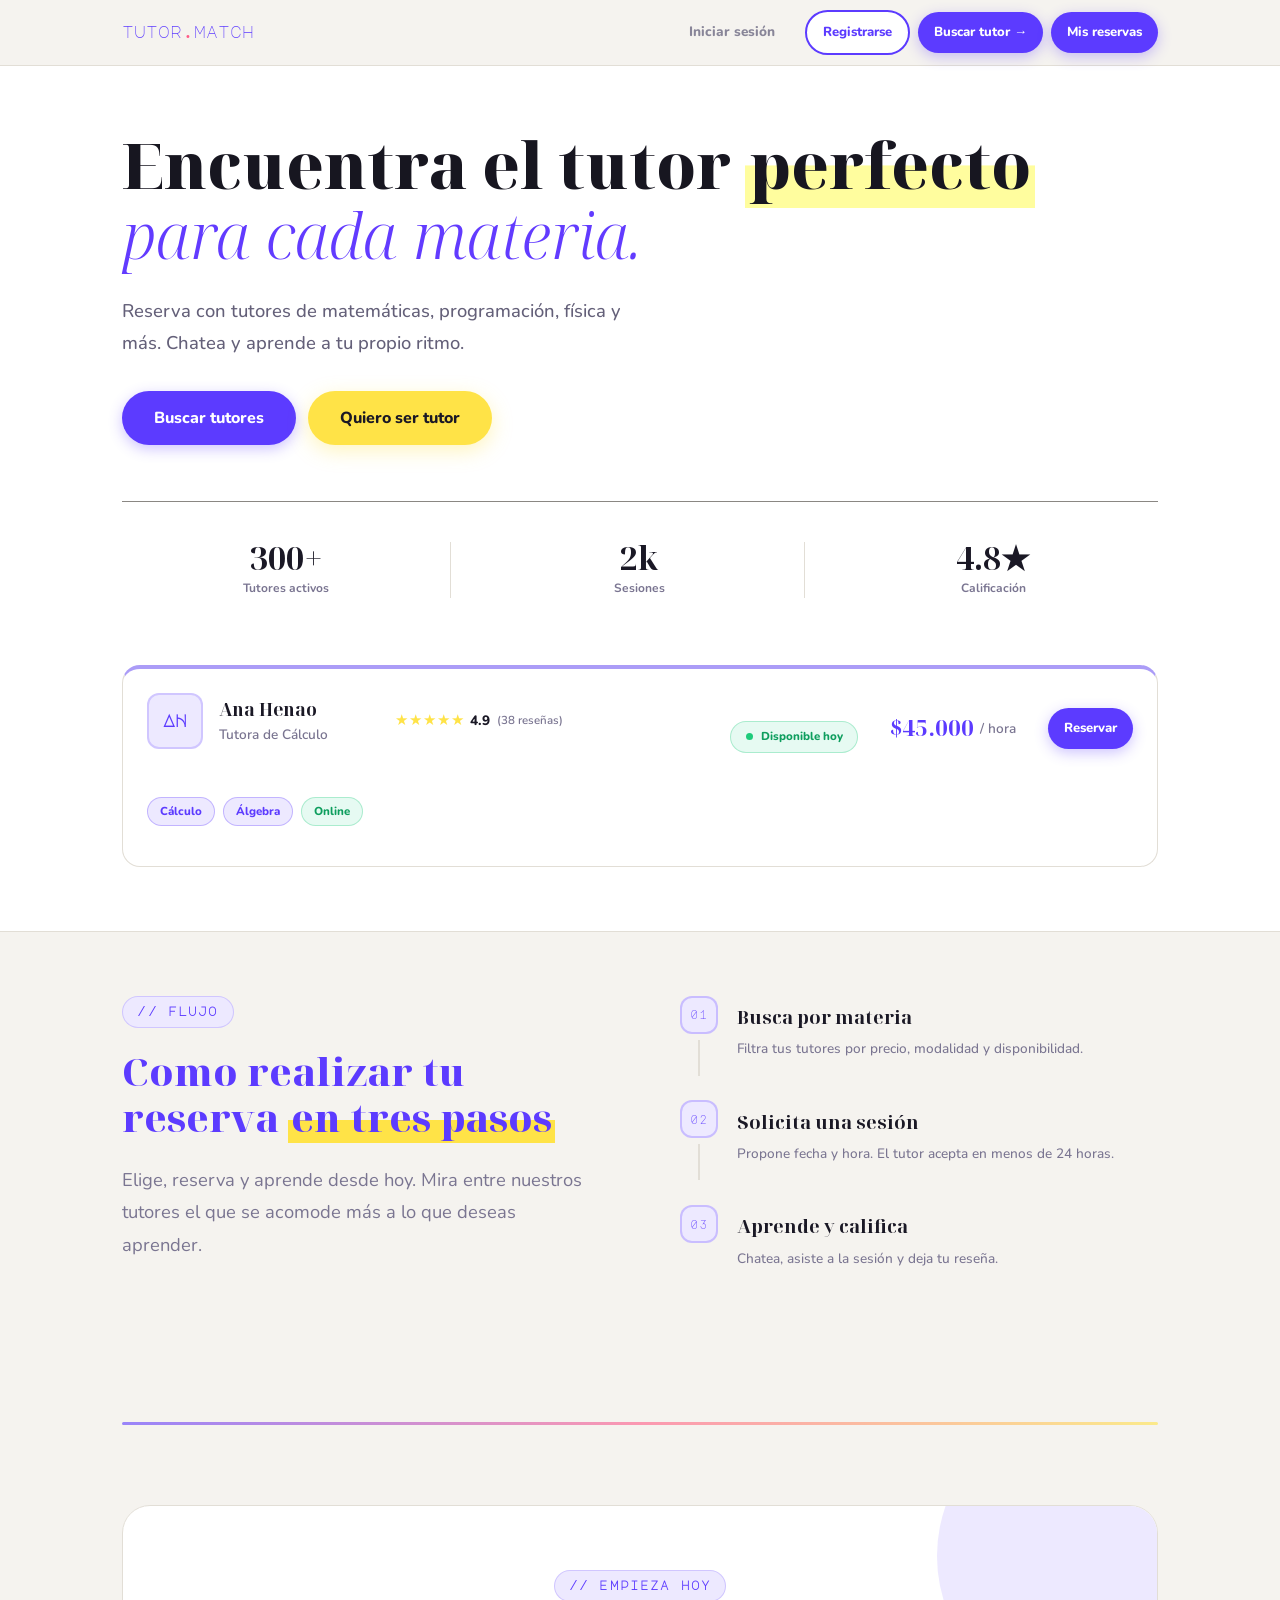
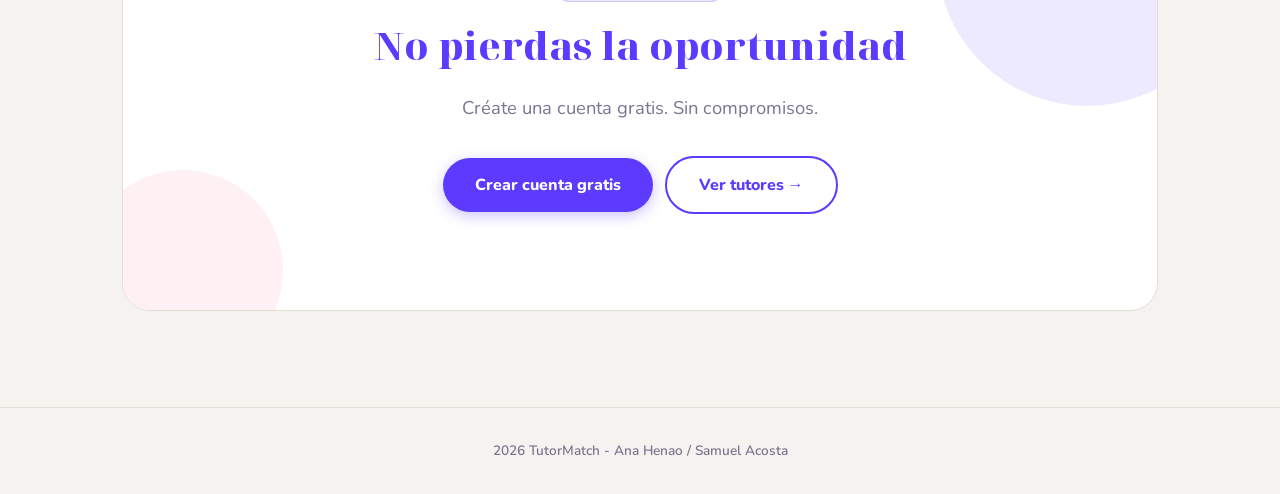
==== commit 31723a99: "arreglo de errores en funcionalidad" ====
--- a/index.html
+++ b/index.html
@@ -89,6 +89,9 @@
   <a href="pages/search.html" id="searchLink" class="boton boton-morado boton-chico">
     Buscar tutor →
   </a>
+   <a href="pages/my-bookings.html" id="registerLink" class="boton boton-morado boton-chico">
+    Mis reservas
+  </a>
 </div>
   </nav>
 
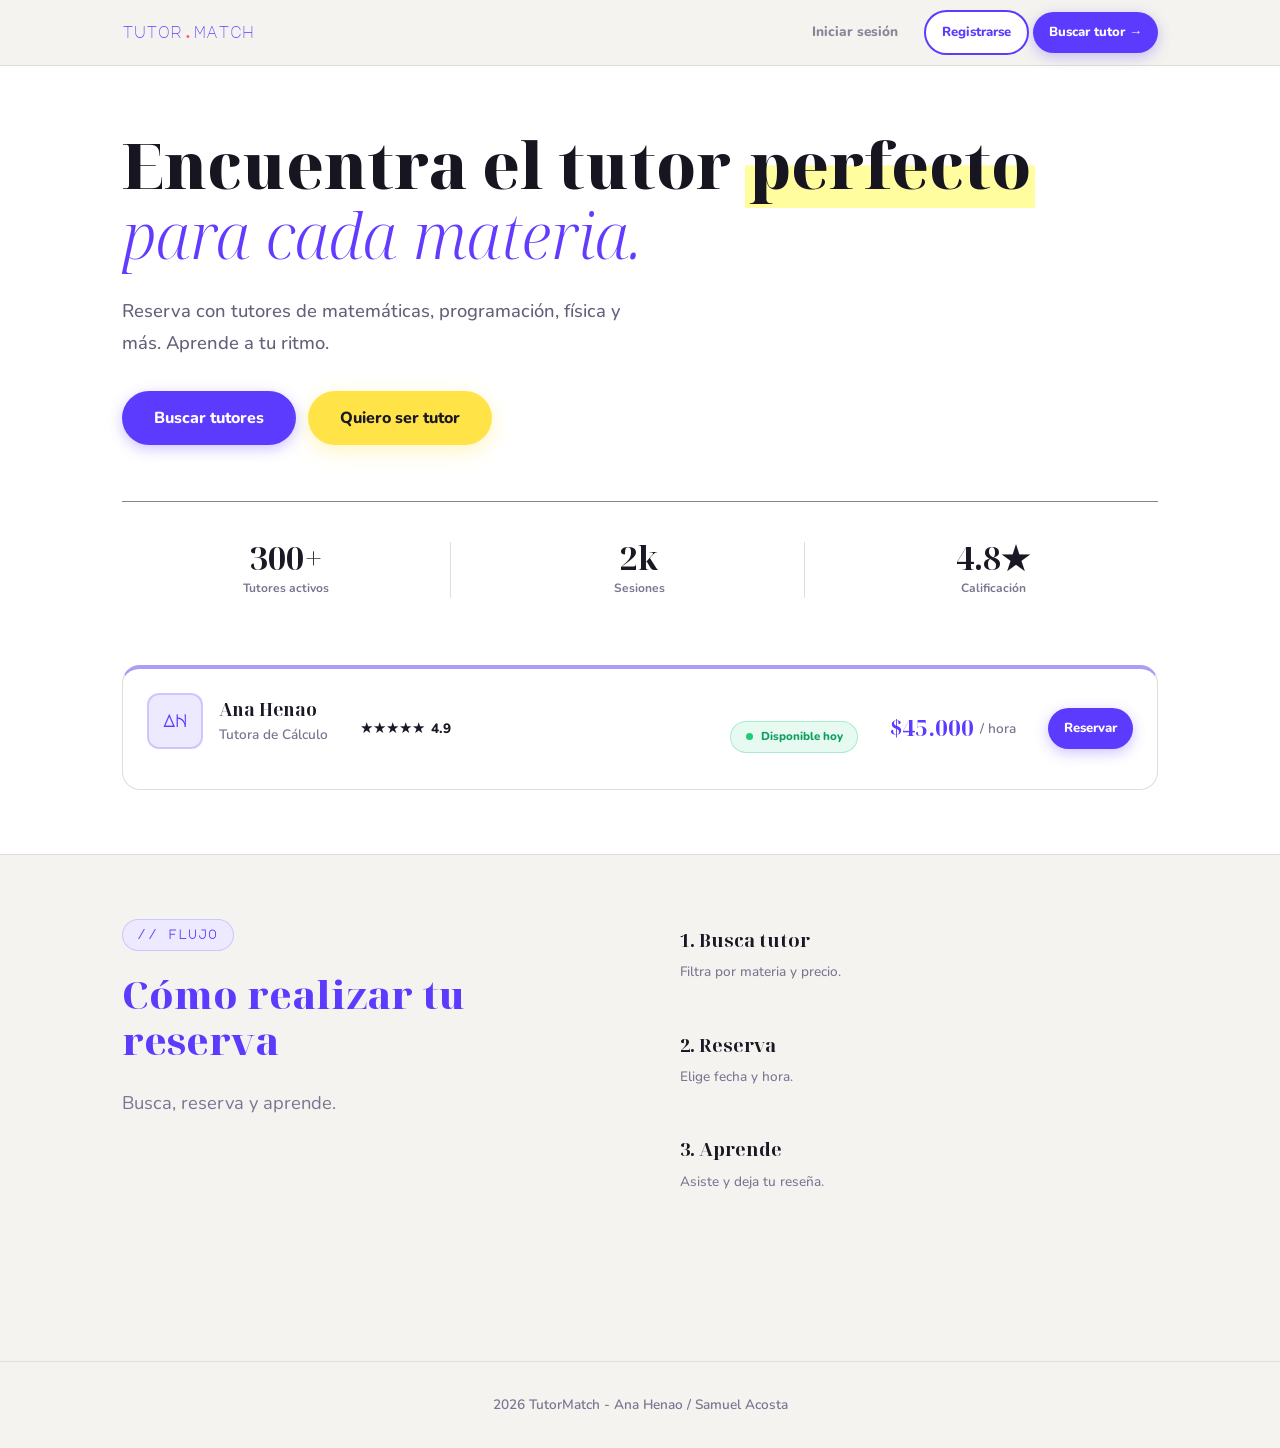
==== commit 59c68f49: "feat(index): Se agregan las vistas dinámicas para tutor, estudiante y visitante" ====
--- a/index.html
+++ b/index.html
@@ -9,10 +9,22 @@
 
   <link rel="preconnect" href="https://fonts.googleapis.com" />
   <link rel="preconnect" href="https://fonts.gstatic.com" crossorigin />
-  <link href="https://fonts.googleapis.com/css2?family=Major+Mono+Display&family=Noto+Serif+Display:ital,wght@0,100..900;1,100..900&family=Nunito:ital,wght@0,200..1000;1,200..1000&display=swap" rel="stylesheet" />
+
+  <link
+    href="https://fonts.googleapis.com/css2?family=Major+Mono+Display&family=Noto+Serif+Display:ital,wght@0,100..900;1,100..900&family=Nunito:ital,wght@0,200..1000;1,200..1000&display=swap"
+    rel="stylesheet"
+  />
+
   <link rel="stylesheet" href="StyleSheet.css" />
 
   <style>
+
+    #vistaVisitante,
+    #vistaEstudiante,
+    #vistaTutor {
+      display: none;
+    }
+
     .fila-precio-boton {
       display: flex;
       align-items: center;
@@ -26,7 +38,6 @@
       margin-bottom: 1rem;
     }
 
-    /* ---- Franja de Hero ---- */
     .seccion-hero {
       background-color: var(--color-blanco);
       border-bottom: 1.5px solid var(--color-borde);
@@ -34,10 +45,6 @@
       width: 100%;
     }
 
-    .grilla-hero {
-      display: block;
-    }
-
     .titulo-hero {
       font-size: clamp(2.5rem, 5vw, 4.5rem);
     }
@@ -57,328 +64,734 @@
       gap: 2rem;
     }
 
+    .panel-dashboard {
+      background: white;
+      border: 1.5px solid var(--color-borde);
+      border-radius: 20px;
+      padding: 2rem;
+      margin-top: 2rem;
+    }
+
+    .acciones-dashboard {
+      display: grid;
+      grid-template-columns: repeat(2, 1fr);
+      gap: 1rem;
+      margin-top: 1.5rem;
+    }
+
+    .tarjeta-dashboard {
+      background: var(--color-fondo);
+      border: 1px solid var(--color-borde);
+      border-radius: 16px;
+      padding: 1.5rem;
+      text-decoration: none;
+      color: inherit;
+      transition: 0.2s;
+    }
+
+    .tarjeta-dashboard:hover {
+      transform: translateY(-3px);
+      border-color: var(--color-morado);
+    }
+
+    .titulo-dashboard {
+      font-size: 1.1rem;
+      font-weight: 800;
+      margin-bottom: 0.5rem;
+    }
+
     @media (max-width: 768px) {
+
       .interior-tarjeta-franja {
         grid-template-columns: 1fr;
         gap: 1rem;
       }
-    }
+
+      .acciones-dashboard {
+        grid-template-columns: 1fr;
+      }
+
+    }
+
   </style>
 
-
 </head>
 
 <body>
 
-
-  <!--Barra de navegacíon-->
+  <!-- NAVBAR -->
   <nav class="barra-nav">
+
     <div class="contenedor">
 
       <a href="index.html" class="logo-nav">
         tutor<span class="punto-logo">.</span>match
       </a>
 
-     <div class="botones-nav" id="navButtons">
-  <a href="pages/login.html" id="loginLink" class="boton boton-transparente solo-escritorio">
-    Iniciar sesión
-  </a>
-  <a href="pages/registrarse.html" id="registerLink" class="boton boton-borde boton-chico">
-    Registrarse
-  </a>
-  <a href="pages/search.html" id="searchLink" class="boton boton-morado boton-chico">
-    Buscar tutor →
-  </a>
-   <a href="pages/my-bookings.html" id="registerLink" class="boton boton-morado boton-chico">
-    Mis reservas
-  </a>
-</div>
+      <div class="botones-nav">
+
+        <!-- VISITANTE -->
+        <span id="navVisitante">
+
+          <a
+            href="pages/login.html"
+            class="boton boton-transparente solo-escritorio"
+          >
+            Iniciar sesión
+          </a>
+
+          <a
+            href="pages/registrarse.html"
+            class="boton boton-borde boton-chico"
+          >
+            Registrarse
+          </a>
+
+          <a
+            href="pages/search.html"
+            class="boton boton-morado boton-chico"
+          >
+            Buscar tutor →
+          </a>
+
+        </span>
+
+        <!-- ESTUDIANTE -->
+        <span id="navEstudiante" style="display:none;">
+
+          <a
+            href="pages/search.html"
+            class="boton boton-morado boton-chico"
+          >
+            Buscar tutor →
+          </a>
+
+          <a
+            href="pages/my-bookings.html"
+            class="boton boton-borde boton-chico"
+          >
+            Mis reservas
+          </a>
+
+          <button
+            id="navLogoutEst"
+            class="boton boton-transparente boton-chico"
+          >
+            Cerrar sesión
+          </button>
+
+        </span>
+
+        <!-- TUTOR -->
+        <span id="navTutor" style="display:none;">
+
+          <a
+            href="pages/tutor-profile.html"
+            class="boton boton-morado boton-chico"
+          >
+            Mi perfil
+          </a>
+
+          <a
+            href="pages/my-bookings.html"
+            class="boton boton-borde boton-chico"
+          >
+            Solicitudes
+          </a>
+
+          <button
+            id="navLogoutTutor"
+            class="boton boton-transparente boton-chico"
+          >
+            Cerrar sesión
+          </button>
+
+        </span>
+
+      </div>
+
+    </div>
+
   </nav>
 
-  <!--Sección de hero-->
-  <section class="seccion-hero">
-    <div class="contenedor">
+  <!-- ========================================================= -->
+  <!-- VISITANTE -->
+  <!-- ========================================================= -->
+
+  <div id="vistaVisitante">
+
+    <section class="seccion-hero">
+
+      <div class="contenedor">
 
         <h1 class="titulo-hero">
           Encuentra el tutor
           <span class="texto-marcado"> perfecto </span>
-          <br>
+          <br />
           <span class="texto-cursiva"> para cada materia.</span>
         </h1>
 
         <p class="subtitulo-hero">
-          Reserva con tutores de matemáticas, programación, física y más.
-          Chatea y aprende a tu propio ritmo.
+          Reserva con tutores de matemáticas, programación,
+          física y más. Aprende a tu ritmo.
         </p>
 
-        <!--Botones-->
         <div class="fila-acciones">
-          <a href="pages/search.html" class="boton boton-morado boton-grande">
+
+          <a
+            href="pages/search.html"
+            class="boton boton-morado boton-grande"
+          >
             Buscar tutores
           </a>
-          <a href="pages/registrarse.html" class="boton boton-amarillo boton-grande">
+
+          <a
+            href="pages/registrarse.html"
+            class="boton boton-amarillo boton-grande"
+          >
             Quiero ser tutor
           </a>
+
         </div>
 
-        <!--Estadísticas  -->
         <div class="fila-estadisticas">
+
           <div class="item-estadistica">
             <div class="numero-estadistica">300+</div>
-            <div class="etiqueta-estadistica">Tutores activos</div>
+            <div class="etiqueta-estadistica">
+              Tutores activos
+            </div>
           </div>
+
           <div class="item-estadistica">
             <div class="numero-estadistica">2k</div>
-            <div class="etiqueta-estadistica">Sesiones</div>
+            <div class="etiqueta-estadistica">
+              Sesiones
+            </div>
           </div>
+
           <div class="item-estadistica">
             <div class="numero-estadistica">4.8★</div>
-            <div class="etiqueta-estadistica">Calificación</div>
+            <div class="etiqueta-estadistica">
+              Calificación
+            </div>
           </div>
+
         </div>
 
-        <br>
-       
-        <div class="bloque-tarjeta-hero aparecer retraso-2">
+        <br />
+
+        <div class="bloque-tarjeta-hero">
+
           <div class="tarjeta tarjeta-con-franja">
+
             <div class="interior-tarjeta-franja">
 
-            <!-- Encabezado del tutor -->
-            <div class="encabezado-tarjeta" style="margin-bottom: 1rem;">
-            <div class="iniciales-tutor iniciales-grandes">AH</div>
-            <div>
-                <div class="nombre-tutor">Ana Henao</div>
-                <div class="materia-tutor">Tutora de Cálculo</div>
+              <div class="encabezado-tarjeta">
+
+                <div class="iniciales-tutor iniciales-grandes">
+                  AH
+                </div>
+
+                <div>
+                  <div class="nombre-tutor">
+                    Ana Henao
+                  </div>
+
+                  <div class="materia-tutor">
+                    Tutora de Cálculo
+                  </div>
+                </div>
+
+              </div>
+
+              <div class="fila-calificacion">
+
+                <span class="estrellas">
+                  ★★★★★
+                </span>
+
+                <span class="numero-calificacion">
+                  4.9
+                </span>
+
+              </div>
+
+              <div class="pastilla-disponible">
+
+                <div class="punto-verde"></div>
+
+                Disponible hoy
+
+              </div>
+
+              <div class="fila-precio-boton">
+
+                <div class="precio-tarjeta">
+                  $45.000
+                  <span class="unidad-precio">
+                    / hora
+                  </span>
+                </div>
+
+                <a
+                  href="pages/booking-request.html"
+                  class="boton boton-morado boton-chico"
+                >
+                  Reservar
+                </a>
+
+              </div>
+
             </div>
+
+          </div>
+
+        </div>
+
+      </div>
+
+    </section>
+
+    <!-- PASOS -->
+
+    <section class="seccion">
+
+      <div class="contenedor">
+
+        <div class="cuadricula-2" style="gap:5rem;">
+
+          <div>
+
+            <span class="etiqueta-seccion">
+              // flujo
+            </span>
+
+            <h2 class="titulo-seccion">
+              Cómo realizar tu reserva
+            </h2>
+
+            <p class="descripcion-seccion">
+              Busca, reserva y aprende.
+            </p>
+
+          </div>
+
+          <div class="lista-pasos">
+
+            <div class="fila-paso">
+
+              <div class="contenido-paso">
+                <div class="titulo-paso">
+                  1. Busca tutor
+                </div>
+
+                <p class="descripcion-paso">
+                  Filtra por materia y precio.
+                </p>
+              </div>
+
             </div>
 
-            <!-- Estrellas y rating -->
-            <div class="fila-calificacion" style="margin-bottom: 1rem;">
-            <span class="estrellas">
-                <span class="estrella-llena">★</span>
-                <span class="estrella-llena">★</span>
-                <span class="estrella-llena">★</span>
-                <span class="estrella-llena">★</span>
-                <span class="estrella-llena">★</span>
-            </span>
-            <span class="numero-calificacion">4.9</span>
-            <span class="cantidad-resenas">(38 reseñas)</span>
+            <div class="fila-paso">
+
+              <div class="contenido-paso">
+                <div class="titulo-paso">
+                  2. Reserva
+                </div>
+
+                <p class="descripcion-paso">
+                  Elige fecha y hora.
+                </p>
+
+              </div>
+
             </div>
 
-             <!-- Disponible -->
-            <div class="pastilla-disponible">
-            <div class="punto-verde"></div>
-            Disponible hoy
+            <div class="fila-paso">
+
+              <div class="contenido-paso">
+
+                <div class="titulo-paso">
+                  3. Aprende
+                </div>
+
+                <p class="descripcion-paso">
+                  Asiste y deja tu reseña.
+                </p>
+
+              </div>
+
             </div>
 
-
-            <!-- Precio y botón -->
-            <div class="fila-precio-boton">
-            <div class="precio-tarjeta">
-                $45.000 <span class="unidad-precio">/ hora </span>
-            </div>
-            
-            <a href="pages/booking-request.html" class="boton boton-morado boton-chico">
-                Reservar
+          </div>
+
+        </div>
+
+      </div>
+
+    </section>
+
+  </div>
+
+  <!-- ========================================================= -->
+  <!-- ESTUDIANTE -->
+  <!-- ========================================================= -->
+
+  <div id="vistaEstudiante">
+
+    <section class="seccion-hero">
+
+      <div class="contenedor">
+
+        <h1 class="titulo-hero">
+
+          Bienvenido
+          <span
+            class="texto-marcado"
+            id="heroNombreEst"
+          >
+          </span>
+
+          👋
+
+        </h1>
+
+        <p class="subtitulo-hero">
+          ¿Qué quieres aprender hoy?
+        </p>
+
+        <div class="panel-dashboard">
+
+          <h2>
+            Panel del estudiante
+          </h2>
+
+          <div class="acciones-dashboard">
+
+            <a
+              href="pages/search.html"
+              class="tarjeta-dashboard"
+            >
+
+              <div class="titulo-dashboard">
+                🔍 Buscar tutor
+              </div>
+
+              <p>
+                Encuentra tutores por materia.
+              </p>
+
             </a>
-            </div>
-
-            <!-- Tags de materias -->
-            <div class="grupo-etiquetas" style="margin-bottom: 1rem;">
-            <span class="etiqueta etiqueta-morada">Cálculo </span>
-            <span class="etiqueta etiqueta-morada">Álgebra</span>
-            <span class="etiqueta etiqueta-verde">Online</span>
-            </div>
+
+            <a
+              href="pages/my-bookings.html"
+              class="tarjeta-dashboard"
+            >
+
+              <div class="titulo-dashboard">
+                📅 Mis reservas
+              </div>
+
+              <p>
+                Revisa tus sesiones.
+              </p>
+
+            </a>
+
+            <a
+              href="pages/chat.html"
+              class="tarjeta-dashboard"
+            >
+
+              <div class="titulo-dashboard">
+                💬 Chats
+              </div>
+
+              <p>
+                Habla con tus tutores.
+              </p>
+
+            </a>
+
+            <a
+              href="pages/search.html"
+              class="tarjeta-dashboard"
+            >
+
+              <div class="titulo-dashboard">
+                ⭐ Tutores recomendados
+              </div>
+
+              <p>
+                Descubre nuevos tutores.
+              </p>
+
+            </a>
+
+          </div>
+
         </div>
-        <!-- Final bloque tarjeta -->
 
       </div>
-      <!-- Final hero -->
-
-    </div>
-
-  </section>
-
-  <!--Sección de pasos-->
-   <section class="seccion">
-    <div class="contenedor">
- 
-      <div class="cuadricula-2" style="gap: 5rem; align-items: start;">
- 
-        <div> <!-- Columna izquierda -->
-          <span class="etiqueta-seccion">// flujo</span>
- 
-          <h2 class="titulo-seccion">
-            Como realizar tu reserva
-            <span class="texto-resaltado">en tres pasos</span>
+
+    </section>
+
+  </div>
+
+  <!-- ========================================================= -->
+  <!-- TUTOR -->
+  <!-- ========================================================= -->
+
+  <div id="vistaTutor">
+
+    <section class="seccion-hero">
+
+      <div class="contenedor">
+
+        <h1 class="titulo-hero">
+
+          Panel del tutor
+          <span
+            class="texto-marcado"
+            id="heroNombreTutor"
+          >
+          </span>
+
+        </h1>
+
+        <p class="subtitulo-hero">
+          Administra tus estudiantes y sesiones.
+        </p>
+
+        <div class="panel-dashboard">
+
+          <h2>
+            Dashboard tutor
           </h2>
- 
-          <p class="descripcion-seccion">
-            Elige, reserva y aprende desde hoy.
-            Mira entre nuestros tutores el que se acomode más a lo que deseas aprender.
-          </p>
+
+          <div class="acciones-dashboard">
+
+            <a
+              href="pages/tutor-profile.html"
+              class="tarjeta-dashboard"
+            >
+
+              <div class="titulo-dashboard">
+                ✏️ Mi perfil
+              </div>
+
+              <p>
+                Actualiza tu información.
+              </p>
+
+            </a>
+
+            <a
+              href="pages/my-bookings.html"
+              class="tarjeta-dashboard"
+            >
+
+              <div class="titulo-dashboard">
+                📋 Solicitudes
+              </div>
+
+              <p>
+                Gestiona reservas pendientes.
+              </p>
+
+            </a>
+
+            <a
+              href="pages/my-bookings.html"
+              class="tarjeta-dashboard"
+            >
+
+              <div class="titulo-dashboard">
+                💬 Chats activos
+              </div>
+
+              <p>
+                Habla con estudiantes.
+              </p>
+
+            </a>
+
+            <a
+              href="pages/my-bookings.html"
+              class="tarjeta-dashboard"
+            >
+
+              <div class="titulo-dashboard">
+                ✅ Sesiones completadas
+              </div>
+
+              <p>
+                Revisa tu historial.
+              </p>
+
+            </a>
+
+          </div>
+
         </div>
- 
-        <!-- Columna derecha-->
-        <div class="lista-pasos">
- 
-          <!-- Paso 1 -->
-          <div class="fila-paso">
-
-            <div class="lado-numero">
-              <div class="numero-paso">01</div>
-              <div class="linea-paso"></div>
-            </div>
-
-            <div class="contenido-paso">
-              <div class="titulo-paso">Busca por materia</div>
-              <p class="descripcion-paso">
-                Filtra tus tutores por precio, modalidad y disponibilidad.
-              </p>
-            </div>
-
-          </div>
- 
-          <!-- Paso 2 -->
-          <div class="fila-paso">
-
-            <div class="lado-numero">
-              <div class="numero-paso">02</div>
-              <div class="linea-paso"></div>
-            </div>
-
-            <div class="contenido-paso">
-              <div class="titulo-paso">Solicita una sesión</div>
-              <p class="descripcion-paso">
-                Propone fecha y hora. El tutor acepta en menos de 24 horas.
-              </p>
-            </div>
-
-          </div>
- 
-          <!-- Paso 3 -->
-          <div class="fila-paso">
-
-            <div class="lado-numero">
-              <div class="numero-paso">03</div>
-              <div class="linea-paso"></div>
-            </div>
-
-            <div class="contenido-paso">
-              <div class="titulo-paso">Aprende y califica</div>
-              <p class="descripcion-paso">
-                Chatea, asiste a la sesión y deja tu reseña.
-              </p>
-            </div>
-
-          </div>
- 
-        </div>
-        <!-- Fin lista pasos -->
- 
+
       </div>
-      <!-- Fin cuadricula -->
- 
-    </div>
-
-  </section>
-   
-  <div class="contenedor">
-    <div class="linea-colores"></div>
+
+    </section>
+
   </div>
 
-  <!-- Caja de invitacion -->
-  <section class="seccion-pequena">
-    <div class="contenedor">
-
-      <div class="caja-registrate">
-
-        <span class="etiqueta-seccion">// empieza hoy</span>
-
-        <h2 class="titulo-seccion" style="margin-top: 0.5rem;">
-          No pierdas la oportunidad
-        </h2>
-
-        <p class="descripcion-seccion" style="margin: 0 auto 2rem; text-align: center;">
-          Créate una cuenta gratis.  Sin compromisos.
-        </p>
-
-        <!-- Botones-->
-        <div class="fila-acciones" style="justify-content: center;">
-          <a href="pages/register.html" class="boton boton-morado boton-grande">
-            Crear cuenta gratis
-          </a>
-          <a href="pages/search.html" class="boton boton-borde boton-grande">
-            Ver tutores →
-          </a>
-        </div>
-
-      </div>
-      <!-- Fin caja de invitación -->
-
-    </div>
-  </section>
-
-
-  <!-- Pie de página -->
+  <!-- FOOTER -->
+
   <footer id="pie-pagina">
-    <p> 2026 TutorMatch - Ana Henao / Samuel Acosta </p>
+    <p>
+      2026 TutorMatch - Ana Henao / Samuel Acosta
+    </p>
   </footer>
 
-
-  <!--JavaScript-->
-  <script src="js/auth.js"></script>
-  <script src="js/auth.js"></script>
+  <!-- JS -->
+
   <script src="js/mockData.js"></script>
   <script src="js/storage.js"></script>
   <script src="js/ui.js"></script>
   <script src="js/validators.js"></script>
 
-  <script>
-    console.log("TutorMatch cargado ✅");
-  </script>
-
   <script type="module">
-  import { getSession, logout } from "./js/auth.js";
-
-  const session = getSession();
-  const navButtons = document.getElementById("navButtons");
-  const loginLink = document.getElementById("loginLink");
-  const registerLink = document.getElementById("registerLink");
-  const searchLink = document.getElementById("searchLink");
-
-  if (session) {
-    if (loginLink) loginLink.style.display = "none";
-    if (registerLink) registerLink.style.display = "none";
-
-    const userInfo = document.createElement("span");
-    userInfo.className = "boton boton-transparente";
-    userInfo.textContent = `Hola, ${session.name} (${session.role})`;
-
-    const logoutButton = document.createElement("button");
-    logoutButton.className = "boton boton-borde boton-chico";
-    logoutButton.textContent = "Cerrar sesión";
-
-    logoutButton.addEventListener("click", () => {
+
+    import {
+      getSession,
+      logout
+    } from "./js/auth.js";
+
+    const session = getSession();
+
+    function mostrarVista(idVista) {
+
+      const vistas = [
+        "vistaVisitante",
+        "vistaEstudiante",
+        "vistaTutor"
+      ];
+
+      vistas.forEach((id) => {
+
+        const vista =
+          document.getElementById(id);
+
+        if (vista) {
+
+          vista.style.display =
+            id === idVista
+              ? "block"
+              : "none";
+
+        }
+
+      });
+
+    }
+
+    function cerrarSesion() {
+
       logout();
       window.location.reload();
-    });
-
-    navButtons.prepend(userInfo);
-    navButtons.appendChild(logoutButton);
-
-    if (session.role === "tutor" && searchLink) {
-      searchLink.textContent = "Mi perfil tutor";
-      searchLink.href = "pages/tutor.html?id=t1";
-    }
-
-    if (session.role === "estudiante" && searchLink) {
-      searchLink.textContent = "Buscar tutor →";
-      searchLink.href = "pages/search.html";
-    }
-  }
-</script>
+
+    }
+
+    // ==================================================
+    // VISITANTE
+    // ==================================================
+
+    if (!session) {
+
+      mostrarVista("vistaVisitante");
+
+    }
+
+    // ==================================================
+    // TUTOR
+    // ==================================================
+
+    else if (
+      session.role === "tutor" ||
+      session.isTutor
+    ) {
+
+      mostrarVista("vistaTutor");
+
+      document.getElementById(
+        "navVisitante"
+      ).style.display = "none";
+
+      document.getElementById(
+        "navTutor"
+      ).style.display = "inline-flex";
+
+      const nombreTutor =
+        document.getElementById(
+          "heroNombreTutor"
+        );
+
+      if (nombreTutor) {
+
+        nombreTutor.textContent =
+          session.fullName ||
+          session.name;
+
+      }
+
+      document
+        .getElementById("navLogoutTutor")
+        .addEventListener(
+          "click",
+          cerrarSesion
+        );
+
+    }
+
+    // ==================================================
+    // ESTUDIANTE
+    // ==================================================
+
+    else if (
+      session.role === "estudiante" ||
+      session.isStudent
+    ) {
+
+      mostrarVista("vistaEstudiante");
+
+      document.getElementById(
+        "navVisitante"
+      ).style.display = "none";
+
+      document.getElementById(
+        "navEstudiante"
+      ).style.display = "inline-flex";
+
+      const nombreEstudiante =
+        document.getElementById(
+          "heroNombreEst"
+        );
+
+      if (nombreEstudiante) {
+
+        nombreEstudiante.textContent =
+          session.fullName ||
+          session.name;
+
+      }
+
+      document
+        .getElementById("navLogoutEst")
+        .addEventListener(
+          "click",
+          cerrarSesion
+        );
+
+    }
+
+  </script>
 
 </body>
-
 </html>
